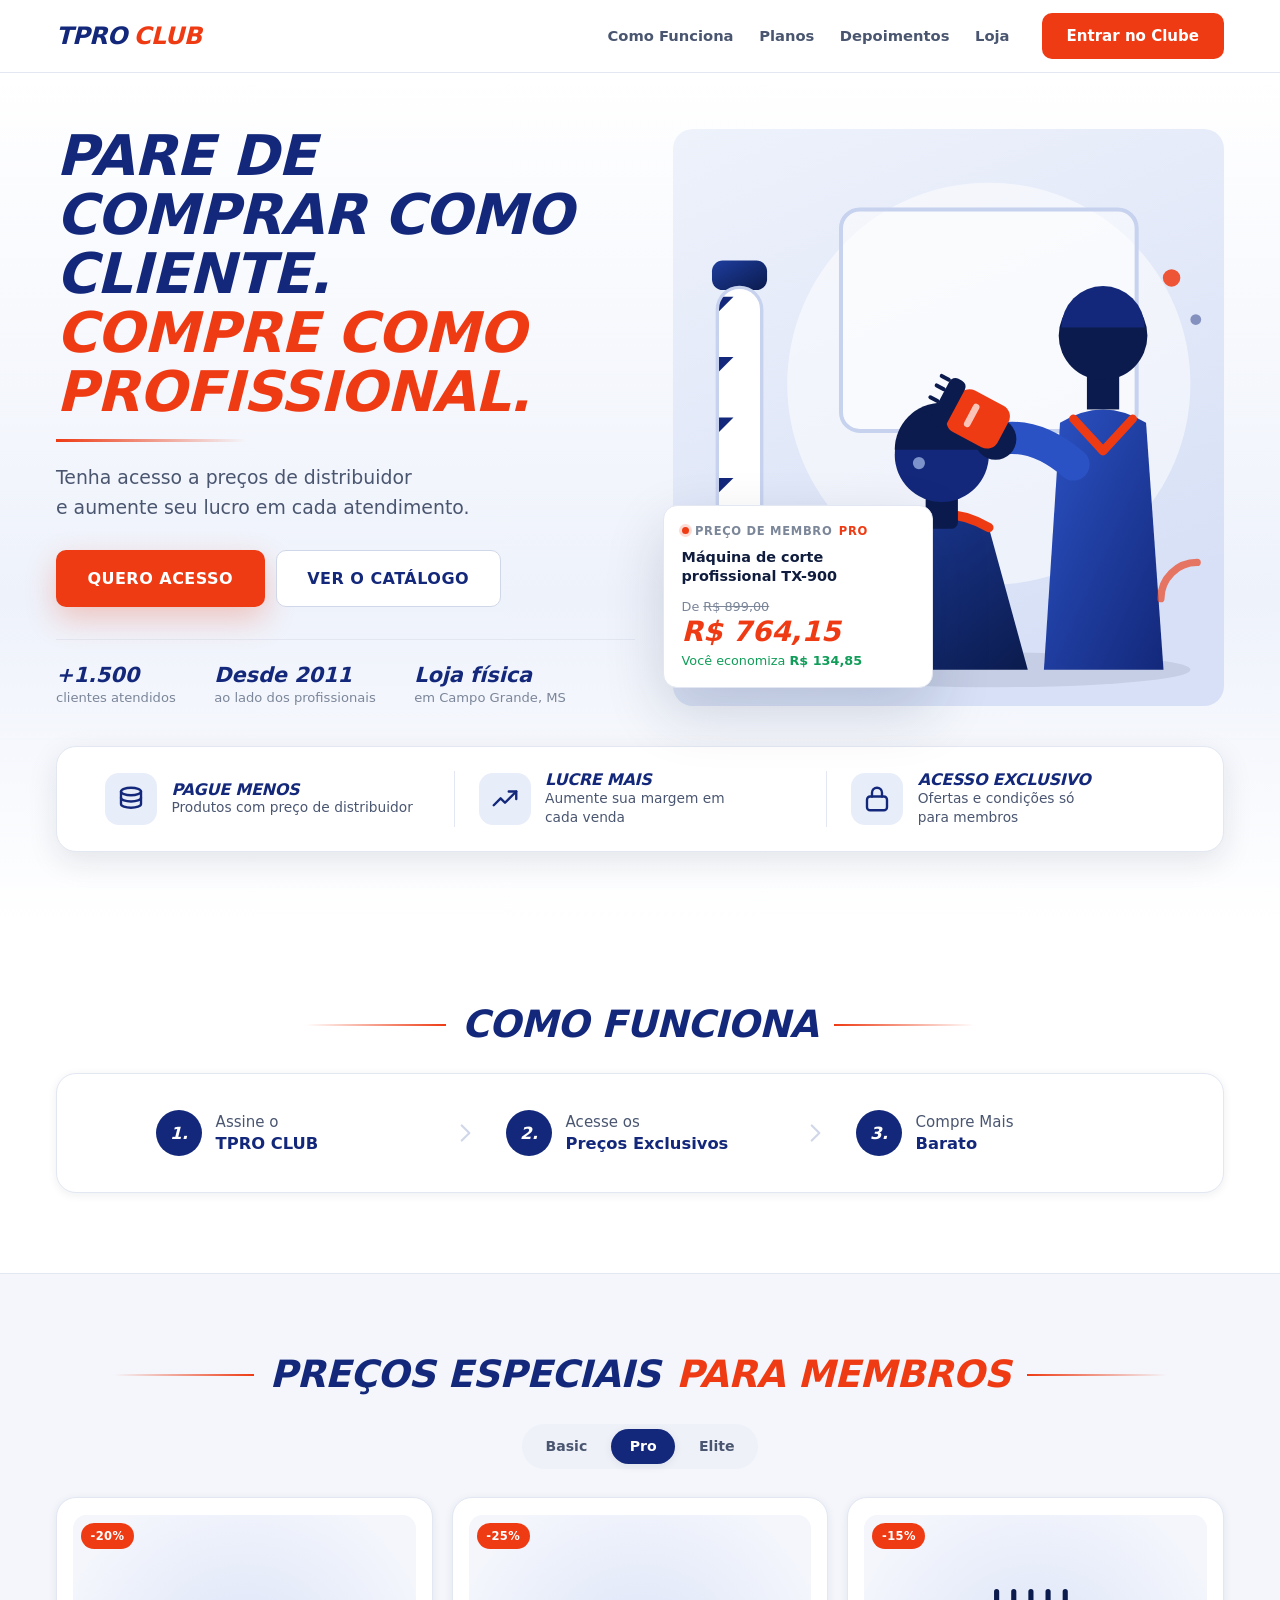
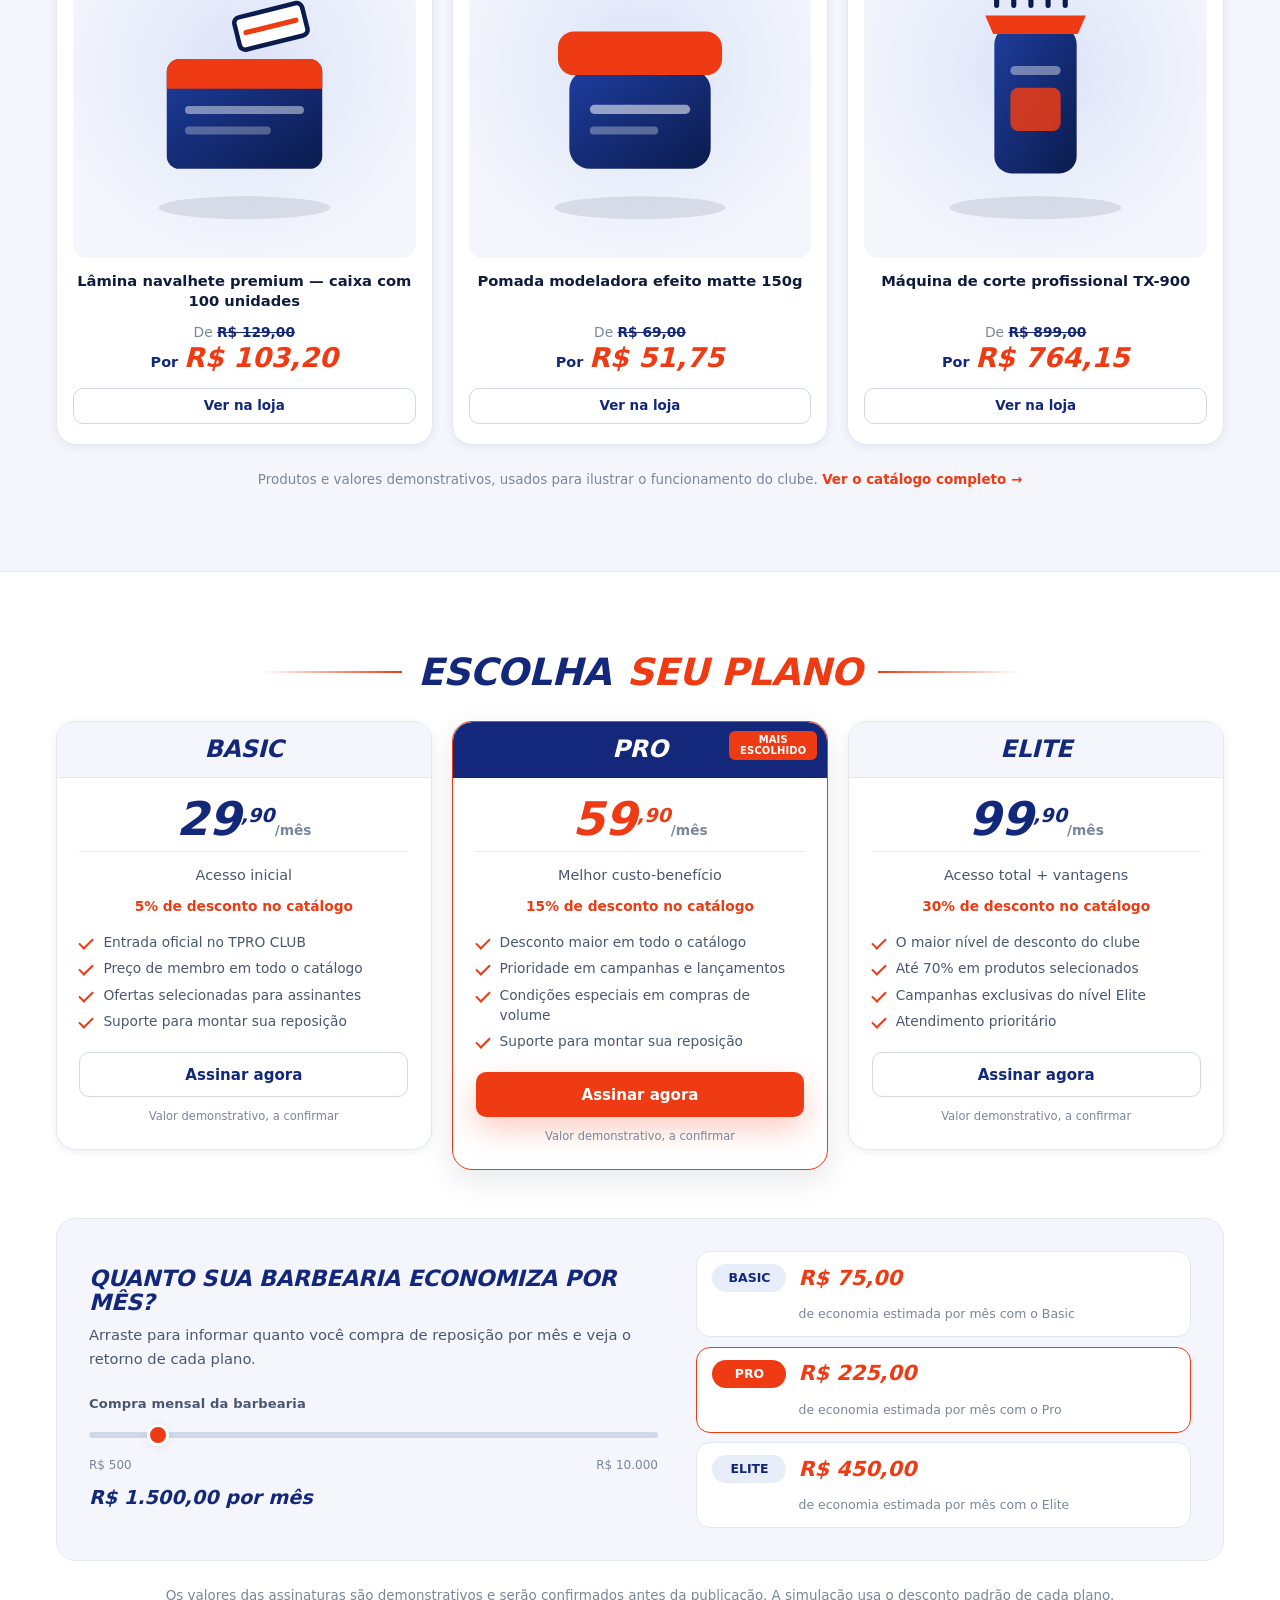
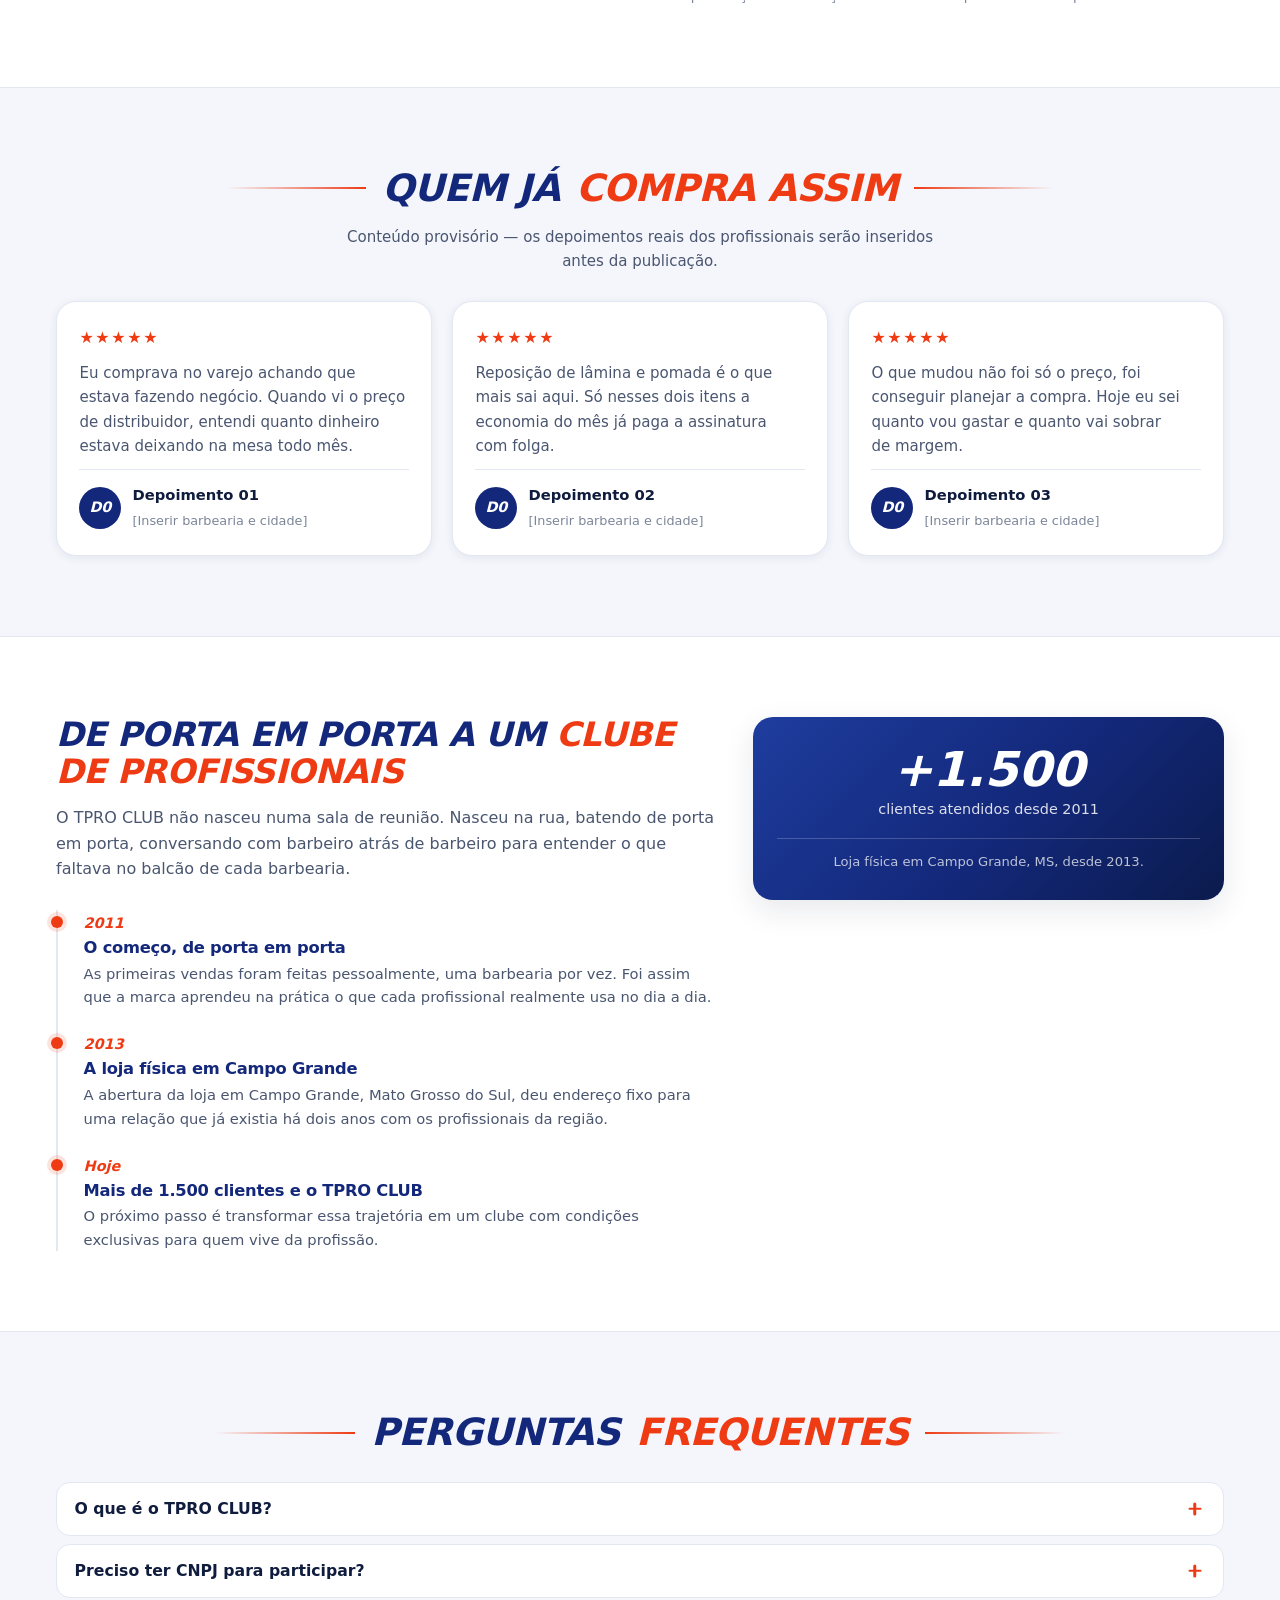
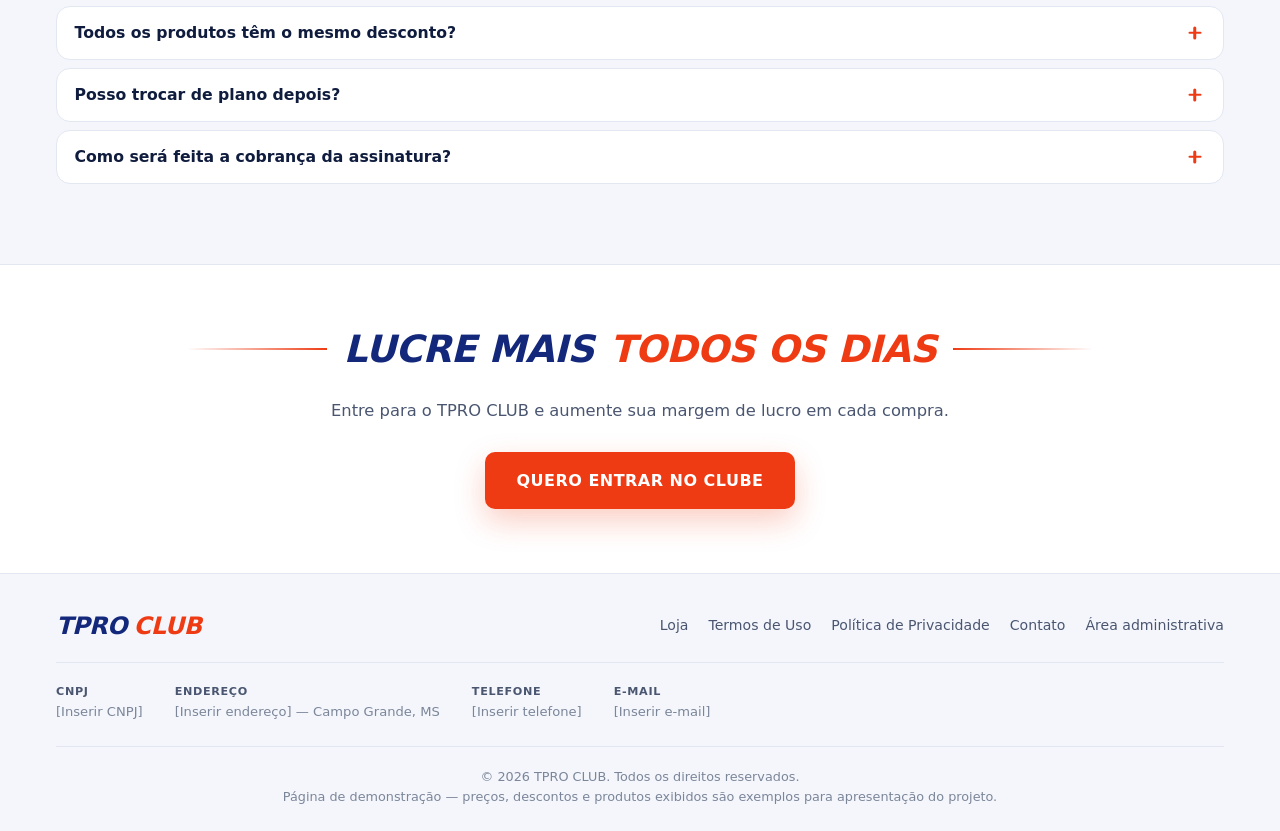
==== index.html @ 507954ad "Tproclub" ====
<!DOCTYPE html>
<html lang="pt-BR">
<head>
  <meta charset="UTF-8">
  <meta name="viewport" content="width=device-width, initial-scale=1">

  <title>TPRO CLUB | Pare de comprar como cliente. Compre como profissional.</title>
  <meta name="description" content="O TPRO CLUB dá ao dono de barbearia acesso a preços de distribuidor em produtos profissionais. Assine um plano e aumente sua margem em cada atendimento.">
  <meta name="theme-color" content="#13287a">
  <meta name="author" content="TPRO CLUB">

  <!-- Open Graph — trocar a URL quando o domínio final estiver definido -->
  <meta property="og:type" content="website">
  <meta property="og:locale" content="pt_BR">
  <meta property="og:site_name" content="TPRO CLUB">
  <meta property="og:title" content="TPRO CLUB | Compre como profissional">
  <meta property="og:description" content="Acesso a preços de distribuidor em produtos profissionais de barbearia. Pague menos, lucre mais.">
  <meta property="og:image" content="assets/images/hero-tpro.svg">
  <meta property="og:url" content="https://exemplo.com.br/">
  <meta name="twitter:card" content="summary_large_image">

  <link rel="icon" href="assets/images/favicon-tpro.svg" type="image/svg+xml">
  <link rel="canonical" href="https://exemplo.com.br/">

  <link rel="stylesheet" href="theme.css">
  <link rel="stylesheet" href="home.css">
  <script src="data.js"></script>
  <script src="home.js" defer></script>
</head>

<body class="home">
  <a class="tp-skip-link" href="#conteudo">Ir para o conteúdo principal</a>

  <!-- ==========================================================
       CABEÇALHO
  =========================================================== -->
  <header class="tp-header home-header" data-header>
    <div class="tp-container home-header__inner">
      <a class="tp-logo" href="#topo" aria-label="TPRO CLUB — início">
        <span class="tp-logo__t">TPRO</span><span class="tp-logo__c">CLUB</span>
      </a>

      <nav class="home-nav" id="home-nav" aria-label="Navegação principal">
        <ul class="home-nav__list">
          <li><a class="tp-header__link" href="#como-funciona">Como Funciona</a></li>
          <li><a class="tp-header__link" href="#planos">Planos</a></li>
          <li><a class="tp-header__link" href="#depoimentos">Depoimentos</a></li>
          <li><a class="tp-header__link" href="loja.html">Loja</a></li>
        </ul>
        <a class="tp-btn tp-btn--red home-nav__cta" href="#planos">Entrar no Clube</a>
      </nav>

      <button class="nav-toggle" type="button" id="nav-toggle" aria-expanded="false" aria-controls="home-nav" aria-label="Abrir menu">
        <span class="nav-toggle__bars" aria-hidden="true"></span>
      </button>
    </div>
  </header>
  <div class="nav-overlay" id="nav-overlay" hidden></div>

  <main id="conteudo">
    <!-- ==========================================================
         HERO
    =========================================================== -->
    <section class="hero" id="topo">
      <div class="tp-container hero__inner">
        <div class="hero__content">
          <h1 class="hero__title">
            <span class="hero__title-line hero__title-line--blue">Pare de comprar como cliente.</span>
            <span class="hero__title-line hero__title-line--red">Compre como profissional.</span>
          </h1>
          <span class="hero__rule" aria-hidden="true"></span>

          <p class="hero__text">
            Tenha acesso a preços de distribuidor<br>
            e aumente seu lucro em cada atendimento.
          </p>

          <div class="hero__actions">
            <a class="tp-btn tp-btn--red tp-btn--lg" href="#planos">Quero acesso</a>
            <a class="tp-btn tp-btn--outline tp-btn--lg" href="loja.html">Ver o catálogo</a>
          </div>

          <ul class="hero__proof">
            <li><strong>+1.500</strong><span>clientes atendidos</span></li>
            <li><strong>Desde 2011</strong><span>ao lado dos profissionais</span></li>
            <li><strong>Loja física</strong><span>em Campo Grande, MS</span></li>
          </ul>
        </div>

        <div class="hero__visual">
          <!-- Substituir pela foto real da barbearia quando o cliente enviar -->
          <img class="hero__image" src="assets/images/hero-tpro.svg"
               alt="Barbeiro atendendo um cliente na cadeira da barbearia"
               width="820" height="860" fetchpriority="high" decoding="async">

          <aside class="save-card" aria-labelledby="save-card-title">
            <p class="save-card__tag">
              <span class="save-card__dot" aria-hidden="true"></span>
              Preço de membro <strong data-save-plan>Pro</strong>
            </p>
            <h2 class="save-card__name" id="save-card-title" data-save-product>Produto</h2>
            <p class="save-card__old">De <s data-save-old>R$ 0,00</s></p>
            <p class="save-card__new" data-save-new>R$ 0,00</p>
            <p class="save-card__save">Você economiza <strong data-save-diff>R$ 0,00</strong></p>
          </aside>
        </div>
      </div>

      <!-- BENEFÍCIOS (faixa que monta sobre o hero) -->
      <div class="tp-container">
        <ul class="benefits">
          <li class="benefits__item">
            <span class="benefits__icon" aria-hidden="true">
              <svg viewBox="0 0 24 24" width="30" height="30" fill="none" stroke="currentColor" stroke-width="1.9" stroke-linecap="round" stroke-linejoin="round">
                <ellipse cx="12" cy="6" rx="8" ry="3"></ellipse>
                <path d="M4 6v5c0 1.7 3.6 3 8 3s8-1.3 8-3V6"></path>
                <path d="M4 11v5c0 1.7 3.6 3 8 3s8-1.3 8-3v-5"></path>
              </svg>
            </span>
            <div>
              <h2 class="benefits__title">Pague menos</h2>
              <p class="benefits__text">Produtos com preço de distribuidor</p>
            </div>
          </li>
          <li class="benefits__item">
            <span class="benefits__icon" aria-hidden="true">
              <svg viewBox="0 0 24 24" width="30" height="30" fill="none" stroke="currentColor" stroke-width="1.9" stroke-linecap="round" stroke-linejoin="round">
                <path d="M3 17l5.5-5.5 3.5 3.5L21 6"></path>
                <path d="M15 6h6v6"></path>
              </svg>
            </span>
            <div>
              <h2 class="benefits__title">Lucre mais</h2>
              <p class="benefits__text">Aumente sua margem em cada venda</p>
            </div>
          </li>
          <li class="benefits__item">
            <span class="benefits__icon" aria-hidden="true">
              <svg viewBox="0 0 24 24" width="30" height="30" fill="none" stroke="currentColor" stroke-width="1.9" stroke-linecap="round" stroke-linejoin="round">
                <rect x="4" y="10" width="16" height="11" rx="2.5"></rect>
                <path d="M8 10V7a4 4 0 0 1 8 0v3"></path>
              </svg>
            </span>
            <div>
              <h2 class="benefits__title">Acesso exclusivo</h2>
              <p class="benefits__text">Ofertas e condições só para membros</p>
            </div>
          </li>
        </ul>
      </div>
    </section>

    <!-- ==========================================================
         COMO FUNCIONA
    =========================================================== -->
    <section class="section" id="como-funciona" aria-labelledby="como-funciona-title">
      <div class="tp-container">
        <h2 class="tp-section-title" id="como-funciona-title">Como Funciona</h2>

        <ol class="how">
          <li class="how__step">
            <span class="how__number">1.</span>
            <p class="how__text">Assine o<br><strong>TPRO CLUB</strong></p>
          </li>
          <li class="how__arrow" aria-hidden="true">
            <svg viewBox="0 0 24 24" width="26" height="26" fill="none" stroke="currentColor" stroke-width="2" stroke-linecap="round" stroke-linejoin="round">
              <path d="M9 5l7 7-7 7"></path>
            </svg>
          </li>
          <li class="how__step">
            <span class="how__number">2.</span>
            <p class="how__text">Acesse os<br><strong>Preços Exclusivos</strong></p>
          </li>
          <li class="how__arrow" aria-hidden="true">
            <svg viewBox="0 0 24 24" width="26" height="26" fill="none" stroke="currentColor" stroke-width="2" stroke-linecap="round" stroke-linejoin="round">
              <path d="M9 5l7 7-7 7"></path>
            </svg>
          </li>
          <li class="how__step">
            <span class="how__number">3.</span>
            <p class="how__text">Compre Mais<br><strong>Barato</strong></p>
          </li>
        </ol>
      </div>
    </section>

    <!-- ==========================================================
         PREÇOS PARA MEMBROS
    =========================================================== -->
    <section class="section section--soft" id="precos" aria-labelledby="precos-title">
      <div class="tp-container">
        <h2 class="tp-section-title" id="precos-title">
          Preços especiais <span class="tp-text-red">para membros</span>
        </h2>

        <!-- Seletor de nível: mostra o preço de cada plano sem sair da página -->
        <div class="level-tabs" role="tablist" aria-label="Nível do clube" data-level-tabs></div>

        <ul class="showcase" data-showcase></ul>

        <p class="section__note">
          Produtos e valores demonstrativos, usados para ilustrar o funcionamento do clube.
          <a class="section__link" href="loja.html">Ver o catálogo completo →</a>
        </p>
      </div>
    </section>

    <!-- ==========================================================
         PLANOS
    =========================================================== -->
    <section class="section" id="planos" aria-labelledby="planos-title">
      <div class="tp-container">
        <h2 class="tp-section-title" id="planos-title">
          Escolha <span class="tp-text-red">seu plano</span>
        </h2>

        <div class="plans" data-plans></div>

        <!-- SIMULADOR -->
        <section class="sim" aria-labelledby="sim-title">
          <div class="sim__intro">
            <h3 class="sim__title" id="sim-title">Quanto sua barbearia economiza por mês?</h3>
            <p class="sim__text">
              Arraste para informar quanto você compra de reposição por mês e veja o retorno de cada plano.
            </p>

            <label class="tp-label" for="sim-range">Compra mensal da barbearia</label>
            <input class="sim__range" type="range" id="sim-range" min="500" max="10000" step="100" value="1500"
                   aria-describedby="sim-output">
            <div class="sim__scale" aria-hidden="true"><span>R$ 500</span><span>R$ 10.000</span></div>
            <output class="sim__output" id="sim-output" for="sim-range" data-sim-output>R$ 1.500,00 por mês</output>
          </div>

          <ul class="sim__results" data-sim-results aria-live="polite"></ul>
        </section>

        <p class="section__note">
          Os valores das assinaturas são demonstrativos e serão confirmados antes da publicação.
          A simulação usa o desconto padrão de cada plano.
        </p>
      </div>
    </section>

    <!-- ==========================================================
         DEPOIMENTOS
    =========================================================== -->
    <section class="section section--soft" id="depoimentos" aria-labelledby="depoimentos-title">
      <div class="tp-container">
        <h2 class="tp-section-title" id="depoimentos-title">
          Quem já <span class="tp-text-red">compra assim</span>
        </h2>
        <p class="section__lead">
          Conteúdo provisório — os depoimentos reais dos profissionais serão inseridos antes da publicação.
        </p>

        <ul class="quotes" data-quotes></ul>
      </div>
    </section>

    <!-- ==========================================================
         NOSSA HISTÓRIA
    =========================================================== -->
    <section class="section" id="historia" aria-labelledby="historia-title">
      <div class="tp-container story">
        <div>
          <h2 class="story__title" id="historia-title">
            De porta em porta a um <span class="tp-text-red">clube de profissionais</span>
          </h2>
          <p class="story__lead">
            O TPRO CLUB não nasceu numa sala de reunião. Nasceu na rua, batendo de porta em porta,
            conversando com barbeiro atrás de barbeiro para entender o que faltava no balcão de cada barbearia.
          </p>

          <ol class="timeline">
            <li class="timeline__item">
              <span class="timeline__year">2011</span>
              <h3 class="timeline__head">O começo, de porta em porta</h3>
              <p>As primeiras vendas foram feitas pessoalmente, uma barbearia por vez. Foi assim que a marca
                 aprendeu na prática o que cada profissional realmente usa no dia a dia.</p>
            </li>
            <li class="timeline__item">
              <span class="timeline__year">2013</span>
              <h3 class="timeline__head">A loja física em Campo Grande</h3>
              <p>A abertura da loja em Campo Grande, Mato Grosso do Sul, deu endereço fixo para uma relação
                 que já existia há dois anos com os profissionais da região.</p>
            </li>
            <li class="timeline__item">
              <span class="timeline__year">Hoje</span>
              <h3 class="timeline__head">Mais de 1.500 clientes e o TPRO CLUB</h3>
              <p>O próximo passo é transformar essa trajetória em um clube com condições exclusivas
                 para quem vive da profissão.</p>
            </li>
          </ol>
        </div>

        <aside class="story__stat">
          <strong>+1.500</strong>
          <span>clientes atendidos desde 2011</span>
          <p>Loja física em Campo Grande, MS, desde 2013.</p>
        </aside>
      </div>
    </section>

    <!-- ==========================================================
         FAQ
    =========================================================== -->
    <section class="section section--soft" id="faq" aria-labelledby="faq-title">
      <div class="tp-container tp-container--narrow">
        <h2 class="tp-section-title" id="faq-title">Perguntas <span class="tp-text-red">frequentes</span></h2>

        <div class="accordion" data-accordion>
          <div class="accordion__item">
            <h3><button class="accordion__trigger" type="button" aria-expanded="false" aria-controls="faq-1">
              <span>O que é o TPRO CLUB?</span><span class="accordion__icon" aria-hidden="true"></span>
            </button></h3>
            <div class="accordion__panel" id="faq-1" role="region" hidden>
              <p>É um clube de assinatura para donos de barbearia e profissionais do setor. Com a assinatura
                 ativa, você compra produtos de reposição com preço de distribuidor, além de acessar campanhas
                 e condições reservadas aos membros.</p>
            </div>
          </div>

          <div class="accordion__item">
            <h3><button class="accordion__trigger" type="button" aria-expanded="false" aria-controls="faq-2">
              <span>Preciso ter CNPJ para participar?</span><span class="accordion__icon" aria-hidden="true"></span>
            </button></h3>
            <div class="accordion__panel" id="faq-2" role="region" hidden>
              <p>As regras de participação estão sendo definidas junto com a estrutura do clube. O foco é o
                 profissional de barbearia, então a validação do perfil de cada membro será informada
                 oficialmente antes da abertura das assinaturas.</p>
            </div>
          </div>

          <div class="accordion__item">
            <h3><button class="accordion__trigger" type="button" aria-expanded="false" aria-controls="faq-3">
              <span>Todos os produtos têm o mesmo desconto?</span><span class="accordion__icon" aria-hidden="true"></span>
            </button></h3>
            <div class="accordion__panel" id="faq-3" role="region" hidden>
              <p>Não. O desconto depende do plano assinado e também do produto. Cada plano tem um percentual
                 padrão, e itens selecionados podem ter uma condição própria — no nível mais alto, chegando
                 a até 70% em produtos específicos.</p>
            </div>
          </div>

          <div class="accordion__item">
            <h3><button class="accordion__trigger" type="button" aria-expanded="false" aria-controls="faq-4">
              <span>Posso trocar de plano depois?</span><span class="accordion__icon" aria-hidden="true"></span>
            </button></h3>
            <div class="accordion__panel" id="faq-4" role="region" hidden>
              <p>Sim. A ideia é permitir que o profissional suba ou desça de nível conforme o momento da
                 barbearia. As regras de troca, prazos e vigência serão publicadas junto com os termos.</p>
            </div>
          </div>

          <div class="accordion__item">
            <h3><button class="accordion__trigger" type="button" aria-expanded="false" aria-controls="faq-5">
              <span>Como será feita a cobrança da assinatura?</span><span class="accordion__icon" aria-hidden="true"></span>
            </button></h3>
            <div class="accordion__panel" id="faq-5" role="region" hidden>
              <p>A cobrança recorrente e o sistema definitivo de assinaturas ainda serão integrados. Nesta
                 versão não há cadastro, pagamento ou armazenamento de dados: é uma demonstração visual do
                 funcionamento do clube.</p>
            </div>
          </div>
        </div>
      </div>
    </section>

    <!-- ==========================================================
         CHAMADA FINAL
    =========================================================== -->
    <section class="final" aria-labelledby="final-title">
      <div class="tp-container">
        <h2 class="tp-section-title final__title" id="final-title">
          Lucre mais <span class="tp-text-red">todos os dias</span>
        </h2>
        <p class="final__text">
          Entre para o TPRO CLUB e aumente sua margem de lucro em cada compra.
        </p>
        <a class="tp-btn tp-btn--red tp-btn--lg" href="#planos">Quero entrar no clube</a>
      </div>
    </section>
  </main>

  <!-- ==========================================================
       RODAPÉ
  =========================================================== -->
  <footer class="tp-footer">
    <div class="tp-container">
      <div class="tp-footer__inner">
        <a class="tp-logo" href="#topo">
          <span class="tp-logo__t">TPRO</span><span class="tp-logo__c">CLUB</span>
        </a>
        <nav class="tp-footer__links" aria-label="Links do rodapé">
          <a href="loja.html">Loja</a>
          <button class="link-btn" type="button" data-open-modal data-modal-context="Termos de uso">Termos de Uso</button>
          <button class="link-btn" type="button" data-open-modal data-modal-context="Política de privacidade">Política de Privacidade</button>
          <button class="link-btn" type="button" data-open-modal data-modal-context="Contato">Contato</button>
          <a href="admin.html">Área administrativa</a>
        </nav>
      </div>

      <!-- Preencher os dados reais da empresa -->
      <ul class="foot-data">
        <li><span>CNPJ</span> [Inserir CNPJ]</li>
        <li><span>Endereço</span> [Inserir endereço] — Campo Grande, MS</li>
        <li><span>Telefone</span> [Inserir telefone]</li>
        <li><span>E-mail</span> [Inserir e-mail]</li>
      </ul>

      <p class="tp-footer__bottom">
        &copy; <span data-current-year>2026</span> TPRO CLUB. Todos os direitos reservados.<br>
        Página de demonstração — preços, descontos e produtos exibidos são exemplos para apresentação do projeto.
      </p>
    </div>
  </footer>

  <!-- ==========================================================
       MODAL DEMONSTRATIVO
  =========================================================== -->
  <div class="tp-modal" data-modal hidden>
    <div class="tp-modal__backdrop" data-modal-close></div>
    <div class="tp-modal__dialog" role="dialog" aria-modal="true" aria-labelledby="modal-title">
      <button class="tp-modal__close" type="button" data-modal-close aria-label="Fechar">
        <svg viewBox="0 0 24 24" width="20" height="20" fill="none" stroke="currentColor" stroke-width="2.4" stroke-linecap="round" aria-hidden="true">
          <path d="M6 6l12 12M18 6L6 18"></path>
        </svg>
      </button>
      <p class="tp-modal__eyebrow" data-modal-eyebrow>TPRO CLUB</p>
      <h2 class="tp-modal__title" id="modal-title" data-modal-title>Plano</h2>
      <p class="tp-modal__text" data-modal-text>
        O fluxo de cadastro, pagamento e ativação da assinatura será conectado na próxima etapa do projeto.
      </p>
      <p class="tp-modal__text tp-modal__text--strong" data-modal-note></p>
      <div class="tp-modal__actions">
        <button class="tp-btn tp-btn--red" type="button" data-modal-close>Entendi</button>
        <a class="tp-btn tp-btn--outline" href="loja.html">Ver o catálogo</a>
      </div>
    </div>
  </div>

  <!-- ==========================================================
       TEMPLATES
  =========================================================== -->
  <template id="tpl-showcase">
    <li class="show-card">
      <div class="show-card__media">
        <img src="" alt="" width="600" height="600" loading="lazy" decoding="async">
        <span class="tp-badge tp-badge--red show-card__off" data-field="off">-15%</span>
      </div>
      <p class="show-card__name" data-field="name">Produto</p>
      <p class="show-card__old">De <s data-field="old">R$ 0,00</s></p>
      <p class="show-card__new">Por <strong data-field="new">R$ 0,00</strong></p>
      <a class="tp-btn tp-btn--outline tp-btn--sm show-card__cta" href="loja.html" data-field="cta">Ver na loja</a>
    </li>
  </template>

  <template id="tpl-plan">
    <article class="plan">
      <header class="plan__head">
        <h3 class="plan__name" data-field="name">Pro</h3>
        <span class="plan__flag" data-field="flag">Mais escolhido</span>
      </header>
      <p class="plan__price">
        <span class="plan__amount" data-field="amount">59</span><span class="plan__cents" data-field="cents">,90</span><span class="plan__period">/mês</span>
      </p>
      <p class="plan__tagline" data-field="tagline">Melhor custo-benefício</p>
      <p class="plan__discount" data-field="discount">15% de desconto</p>
      <ul class="plan__benefits" data-field="benefits"></ul>
      <button class="tp-btn plan__cta" type="button" data-field="cta">Assinar agora</button>
      <p class="plan__temp">Valor demonstrativo, a confirmar</p>
    </article>
  </template>

  <template id="tpl-quote">
    <li class="quote">
      <p class="quote__stars" aria-hidden="true">★★★★★</p>
      <blockquote class="quote__text"><p data-field="text">Depoimento</p></blockquote>
      <footer class="quote__author">
        <span class="quote__avatar" data-field="initials" aria-hidden="true">AB</span>
        <span>
          <strong data-field="name">Nome</strong>
          <small data-field="role">Barbearia</small>
        </span>
      </footer>
    </li>
  </template>

  <template id="tpl-sim">
    <li class="sim-result">
      <span class="sim-result__plan" data-field="plan">Pro</span>
      <strong class="sim-result__value" data-field="value">R$ 0,00</strong>
      <span class="sim-result__label" data-field="label">de economia por mês</span>
    </li>
  </template>

  <noscript>
    <div class="tp-container">
      <p class="tp-note tp-note--demo">
        Esta página usa JavaScript para exibir produtos, planos e simulações. Ative o JavaScript no navegador.
      </p>
    </div>
  </noscript>
</body>
</html>
---- theme.css ----
/* ==========================================================================
   TPRO CLUB — Tema base compartilhado (loja + painel administrativo)

   Identidade visual definida pelo cliente: fundo claro, azul-marinho e
   vermelho. Este arquivo concentra tokens, reset e componentes que se
   repetem entre as páginas. Cada página tem, além dele, o seu próprio CSS.

   Sumário
   01. Tokens (:root)
   02. Reset e base
   03. Tipografia e utilitários
   04. Botões
   05. Formulários
   06. Selos, tags e avisos
   07. Cabeçalho e rodapé
   08. Modal e toast
   09. Redução de movimento
   ========================================================================== */


/* ==========================================================================
   01. TOKENS
   ALTERAR AQUI para ajustar toda a identidade visual das páginas novas.
   ========================================================================== */
:root {
  /* Marca */
  --tp-blue: #13287a;
  --tp-blue-dark: #0b1b4d;
  --tp-blue-mid: #1e3d9e;
  --tp-blue-soft: #e8edfa;
  --tp-red: #ee3b14;
  --tp-red-dark: #c42d0c;
  --tp-red-soft: #fdeee8;

  /* Superfícies */
  --tp-bg: #ffffff;
  --tp-bg-soft: #f4f6fc;
  --tp-bg-mute: #eef1f8;
  --tp-surface: #ffffff;

  /* Texto */
  --tp-text: #0f1c3d;
  --tp-text-soft: #4a5670;
  --tp-muted: #7b8699;

  /* Bordas */
  --tp-border: #e2e7f2;
  --tp-border-strong: #cfd7e8;

  /* Estados */
  --tp-success: #0f9d58;
  --tp-success-soft: #e6f6ee;
  --tp-warning: #b8710d;
  --tp-warning-soft: #fdf2e0;

  /* Gradientes */
  --tp-gradient-blue: linear-gradient(135deg, #1e3d9e 0%, #13287a 55%, #0b1b4d 100%);
  --tp-gradient-red: linear-gradient(135deg, #ff5a2c 0%, #ee3b14 55%, #c42d0c 100%);
  --tp-gradient-soft: linear-gradient(180deg, #ffffff 0%, #f4f6fc 100%);

  /* Sombras */
  --tp-shadow-xs: 0 1px 2px rgba(15, 28, 61, 0.06);
  --tp-shadow-sm: 0 2px 10px rgba(15, 28, 61, 0.07);
  --tp-shadow-md: 0 10px 30px rgba(15, 28, 61, 0.1);
  --tp-shadow-lg: 0 24px 60px rgba(15, 28, 61, 0.16);
  --tp-shadow-blue: 0 12px 30px rgba(19, 40, 122, 0.22);
  --tp-shadow-red: 0 12px 30px rgba(238, 59, 20, 0.25);

  /* Raios */
  --tp-radius-xs: 6px;
  --tp-radius-sm: 10px;
  --tp-radius-md: 14px;
  --tp-radius-lg: 20px;
  --tp-radius-pill: 999px;

  /* Layout */
  --tp-container: 1240px;
  --tp-header-h: 72px;

  /* Tipografia */
  --tp-font: "Segoe UI", system-ui, -apple-system, "Helvetica Neue", Arial, sans-serif;
  --tp-font-display: "Segoe UI Black", "Arial Black", "Segoe UI", system-ui, Arial, sans-serif;

  /* Movimento */
  --tp-ease: cubic-bezier(0.22, 0.61, 0.36, 1);
  --tp-t-fast: 150ms var(--tp-ease);
  --tp-t: 250ms var(--tp-ease);
}


/* ==========================================================================
   02. RESET E BASE
   ========================================================================== */
*,
*::before,
*::after {
  box-sizing: border-box;
}

* {
  margin: 0;
  padding: 0;
}

html {
  scroll-behavior: smooth;
  scroll-padding-top: calc(var(--tp-header-h) + 16px);
  -webkit-text-size-adjust: 100%;
}

body {
  min-height: 100dvh;
  background: var(--tp-bg);
  color: var(--tp-text);
  font-family: var(--tp-font);
  font-size: 1rem;
  line-height: 1.6;
  overflow-x: clip;
  -webkit-font-smoothing: antialiased;
}

body.is-locked {
  overflow: hidden;
}

/* O atributo hidden precisa vencer os display: flex/grid dos componentes.
   Sem isto, contadores zerados e estados vazios continuam aparecendo. */
[hidden] {
  display: none !important;
}

img,
svg {
  display: block;
  max-width: 100%;
}

img {
  height: auto;
}

button,
input,
select,
textarea {
  font: inherit;
  color: inherit;
}

button {
  background: none;
  border: 0;
  cursor: pointer;
}

ul,
ol {
  list-style: none;
}

a {
  color: inherit;
  text-decoration: none;
}

table {
  border-collapse: collapse;
  width: 100%;
}

:focus-visible {
  outline: 3px solid rgba(30, 61, 158, 0.45);
  outline-offset: 2px;
  border-radius: 4px;
}

::selection {
  background: rgba(19, 40, 122, 0.15);
}


/* ==========================================================================
   03. TIPOGRAFIA E UTILITÁRIOS
   ========================================================================== */
h1,
h2,
h3,
h4 {
  font-family: var(--tp-font-display);
  font-weight: 900;
  line-height: 1.1;
  letter-spacing: -0.015em;
}

h1 {
  font-size: clamp(1.9rem, 1.2rem + 3vw, 3.3rem);
}

h2 {
  font-size: clamp(1.5rem, 1.1rem + 1.8vw, 2.35rem);
}

h3 {
  font-size: clamp(1.05rem, 0.95rem + 0.5vw, 1.3rem);
}

p {
  text-wrap: pretty;
}

.tp-container {
  width: 100%;
  max-width: var(--tp-container);
  margin-inline: auto;
  padding-inline: clamp(1rem, 3.5vw, 2.25rem);
}

.tp-text-blue {
  color: var(--tp-blue);
}

.tp-text-red {
  color: var(--tp-red);
}

.tp-italic {
  font-style: italic;
}

/* Título de seção no estilo da referência: itálico, caixa alta e réguas laterais */
.tp-section-title {
  display: flex;
  align-items: center;
  justify-content: center;
  gap: 1rem;
  margin-bottom: 1.75rem;
  color: var(--tp-blue);
  font-style: italic;
  text-transform: uppercase;
  text-align: center;
}

.tp-section-title::before,
.tp-section-title::after {
  content: "";
  flex: 1;
  max-width: 140px;
  height: 2px;
  background: linear-gradient(90deg, transparent, var(--tp-red));
}

.tp-section-title::after {
  background: linear-gradient(90deg, var(--tp-red), transparent);
}

.tp-visually-hidden {
  position: absolute;
  width: 1px;
  height: 1px;
  margin: -1px;
  padding: 0;
  overflow: hidden;
  clip-path: inset(50%);
  white-space: nowrap;
  border: 0;
}

.tp-skip-link {
  position: absolute;
  top: 0;
  left: 50%;
  z-index: 200;
  transform: translate(-50%, -140%);
  padding: 0.75rem 1.25rem;
  background: var(--tp-red);
  color: #fff;
  font-weight: 700;
  border-radius: 0 0 var(--tp-radius-sm) var(--tp-radius-sm);
  transition: transform var(--tp-t-fast);
}

.tp-skip-link:focus-visible {
  transform: translate(-50%, 0);
}

/* Logotipo TPRO CLUB reproduzido em texto (sem dependência de fonte externa) */
.tp-logo {
  display: inline-flex;
  align-items: center;
  gap: 0.4ch;
  font-family: var(--tp-font-display);
  font-style: italic;
  font-weight: 900;
  font-size: 1.5rem;
  letter-spacing: -0.02em;
  line-height: 1;
  white-space: nowrap;
}

.tp-logo__t {
  color: var(--tp-blue);
}

.tp-logo__c {
  color: var(--tp-red);
}

.tp-logo--sm {
  font-size: 1.2rem;
}

.tp-logo--lg {
  font-size: clamp(1.7rem, 1.2rem + 1.6vw, 2.4rem);
}

.tp-logo--light .tp-logo__t {
  color: #fff;
}

.tp-logo--light .tp-logo__c {
  color: #ff8a5c;
}


/* ==========================================================================
   04. BOTÕES
   ========================================================================== */
.tp-btn {
  display: inline-flex;
  align-items: center;
  justify-content: center;
  gap: 0.5rem;
  min-height: 44px;
  padding: 0.6rem 1.3rem;
  border: 1.5px solid transparent;
  border-radius: var(--tp-radius-sm);
  font-size: 0.94rem;
  font-weight: 700;
  text-align: center;
  transition: transform var(--tp-t-fast), background-color var(--tp-t-fast),
    border-color var(--tp-t-fast), box-shadow var(--tp-t-fast), color var(--tp-t-fast);
}

.tp-btn:hover:not(:disabled) {
  transform: translateY(-1px);
}

.tp-btn:active:not(:disabled) {
  transform: translateY(0);
}

.tp-btn:disabled {
  opacity: 0.5;
  cursor: not-allowed;
}

.tp-btn--red {
  background: var(--tp-red);
  color: #fff;
  box-shadow: var(--tp-shadow-red);
}

.tp-btn--red:hover:not(:disabled) {
  background: var(--tp-red-dark);
}

.tp-btn--blue {
  background: var(--tp-blue);
  color: #fff;
  box-shadow: var(--tp-shadow-blue);
}

.tp-btn--blue:hover:not(:disabled) {
  background: var(--tp-blue-dark);
}

.tp-btn--outline {
  border-color: var(--tp-border-strong);
  background: #fff;
  color: var(--tp-blue);
}

.tp-btn--outline:hover:not(:disabled) {
  border-color: var(--tp-blue);
  background: var(--tp-blue-soft);
}

.tp-btn--outline-red {
  border-color: rgba(238, 59, 20, 0.4);
  background: #fff;
  color: var(--tp-red);
}

.tp-btn--outline-red:hover:not(:disabled) {
  border-color: var(--tp-red);
  background: var(--tp-red-soft);
}

.tp-btn--ghost {
  color: var(--tp-text-soft);
  background: transparent;
}

.tp-btn--ghost:hover:not(:disabled) {
  background: var(--tp-bg-mute);
  color: var(--tp-blue);
}

.tp-btn--lg {
  min-height: 54px;
  padding: 0.9rem 1.9rem;
  font-size: 1rem;
  text-transform: uppercase;
  letter-spacing: 0.03em;
}

.tp-btn--sm {
  min-height: 36px;
  padding: 0.35rem 0.85rem;
  font-size: 0.84rem;
}

.tp-btn--block {
  width: 100%;
}

.tp-btn--icon {
  min-height: 40px;
  width: 40px;
  padding: 0;
  border-radius: var(--tp-radius-sm);
}


/* ==========================================================================
   05. FORMULÁRIOS
   ========================================================================== */
.tp-field {
  display: flex;
  flex-direction: column;
  gap: 0.35rem;
}

.tp-label {
  font-size: 0.82rem;
  font-weight: 700;
  color: var(--tp-text-soft);
  letter-spacing: 0.01em;
}

.tp-input,
.tp-select,
.tp-textarea {
  width: 100%;
  min-height: 44px;
  padding: 0.55rem 0.8rem;
  background: #fff;
  border: 1.5px solid var(--tp-border-strong);
  border-radius: var(--tp-radius-sm);
  color: var(--tp-text);
  font-size: 0.94rem;
  transition: border-color var(--tp-t-fast), box-shadow var(--tp-t-fast);
}

.tp-textarea {
  min-height: 96px;
  resize: vertical;
  line-height: 1.55;
}

.tp-select {
  appearance: none;
  background-image: url("data:image/svg+xml,%3Csvg xmlns='http://www.w3.org/2000/svg' viewBox='0 0 24 24' fill='none' stroke='%237b8699' stroke-width='2.5' stroke-linecap='round'%3E%3Cpath d='M6 9l6 6 6-6'/%3E%3C/svg%3E");
  background-repeat: no-repeat;
  background-position: right 0.7rem center;
  background-size: 16px;
  padding-right: 2.2rem;
  cursor: pointer;
}

.tp-input:focus,
.tp-select:focus,
.tp-textarea:focus {
  outline: none;
  border-color: var(--tp-blue-mid);
  box-shadow: 0 0 0 3px rgba(30, 61, 158, 0.15);
}

.tp-input::placeholder,
.tp-textarea::placeholder {
  color: var(--tp-muted);
}

.tp-input[aria-invalid="true"],
.tp-select[aria-invalid="true"] {
  border-color: var(--tp-red);
  box-shadow: 0 0 0 3px rgba(238, 59, 20, 0.12);
}

.tp-hint {
  font-size: 0.78rem;
  color: var(--tp-muted);
}

.tp-error {
  font-size: 0.78rem;
  color: var(--tp-red);
  font-weight: 600;
  min-height: 1rem;
}

.tp-check {
  display: flex;
  align-items: center;
  gap: 0.55rem;
  cursor: pointer;
  font-size: 0.9rem;
  color: var(--tp-text-soft);
  user-select: none;
}

.tp-check input {
  width: 18px;
  height: 18px;
  accent-color: var(--tp-blue);
  cursor: pointer;
  flex-shrink: 0;
}

/* Interruptor usado no painel para ativar/desativar produtos */
.tp-switch {
  display: inline-flex;
  align-items: center;
  gap: 0.6rem;
  cursor: pointer;
  font-size: 0.88rem;
  color: var(--tp-text-soft);
}

.tp-switch input {
  position: absolute;
  opacity: 0;
  width: 0;
  height: 0;
}

.tp-switch__track {
  position: relative;
  width: 42px;
  height: 24px;
  background: var(--tp-border-strong);
  border-radius: var(--tp-radius-pill);
  transition: background-color var(--tp-t-fast);
  flex-shrink: 0;
}

.tp-switch__track::after {
  content: "";
  position: absolute;
  top: 3px;
  left: 3px;
  width: 18px;
  height: 18px;
  background: #fff;
  border-radius: 50%;
  box-shadow: var(--tp-shadow-xs);
  transition: transform var(--tp-t-fast);
}

.tp-switch input:checked + .tp-switch__track {
  background: var(--tp-success);
}

.tp-switch input:checked + .tp-switch__track::after {
  transform: translateX(18px);
}

.tp-switch input:focus-visible + .tp-switch__track {
  outline: 3px solid rgba(30, 61, 158, 0.45);
  outline-offset: 2px;
}


/* ==========================================================================
   06. SELOS, TAGS E AVISOS
   ========================================================================== */
.tp-badge {
  display: inline-flex;
  align-items: center;
  gap: 0.3rem;
  padding: 0.22rem 0.6rem;
  border-radius: var(--tp-radius-pill);
  font-size: 0.72rem;
  font-weight: 800;
  letter-spacing: 0.03em;
  text-transform: uppercase;
  white-space: nowrap;
}

.tp-badge--red {
  background: var(--tp-red);
  color: #fff;
}

.tp-badge--blue {
  background: var(--tp-blue);
  color: #fff;
}

.tp-badge--soft {
  background: var(--tp-blue-soft);
  color: var(--tp-blue);
}

.tp-badge--success {
  background: var(--tp-success-soft);
  color: var(--tp-success);
}

.tp-badge--warning {
  background: var(--tp-warning-soft);
  color: var(--tp-warning);
}

.tp-badge--muted {
  background: var(--tp-bg-mute);
  color: var(--tp-muted);
}

.tp-note {
  padding: 0.7rem 0.9rem;
  background: var(--tp-blue-soft);
  border-left: 3px solid var(--tp-blue);
  border-radius: 0 var(--tp-radius-sm) var(--tp-radius-sm) 0;
  color: var(--tp-text-soft);
  font-size: 0.85rem;
}

.tp-note--demo {
  background: var(--tp-warning-soft);
  border-left-color: var(--tp-warning);
  color: #6d4407;
}


/* ==========================================================================
   07. CABEÇALHO E RODAPÉ
   ========================================================================== */
.tp-header {
  position: sticky;
  top: 0;
  z-index: 100;
  background: rgba(255, 255, 255, 0.96);
  backdrop-filter: blur(10px);
  border-bottom: 1px solid var(--tp-border);
  transition: box-shadow var(--tp-t);
}

.tp-header.is-scrolled {
  box-shadow: var(--tp-shadow-sm);
}

.tp-header__inner {
  display: flex;
  align-items: center;
  gap: clamp(0.75rem, 2vw, 1.75rem);
  min-height: var(--tp-header-h);
}

.tp-header__nav {
  display: flex;
  align-items: center;
  gap: 1.25rem;
  margin-left: auto;
}

.tp-header__link {
  font-size: 0.92rem;
  font-weight: 600;
  color: var(--tp-text-soft);
  padding: 0.4rem 0;
  border-bottom: 2px solid transparent;
  transition: color var(--tp-t-fast), border-color var(--tp-t-fast);
}

.tp-header__link:hover,
.tp-header__link.is-active {
  color: var(--tp-blue);
  border-bottom-color: var(--tp-red);
}

.tp-footer {
  margin-top: auto;
  padding-block: 2.5rem 1.5rem;
  background: var(--tp-bg-soft);
  border-top: 1px solid var(--tp-border);
}

.tp-footer__inner {
  display: flex;
  flex-wrap: wrap;
  align-items: center;
  justify-content: space-between;
  gap: 1rem;
}

.tp-footer__links {
  display: flex;
  flex-wrap: wrap;
  gap: 1.25rem;
  font-size: 0.88rem;
  color: var(--tp-text-soft);
}

.tp-footer__links a:hover,
.tp-footer__links button:hover {
  color: var(--tp-red);
}

.tp-footer__bottom {
  margin-top: 1.5rem;
  padding-top: 1.25rem;
  border-top: 1px solid var(--tp-border);
  font-size: 0.8rem;
  color: var(--tp-muted);
  text-align: center;
}


/* ==========================================================================
   08. MODAL E TOAST
   ========================================================================== */
.tp-modal {
  position: fixed;
  inset: 0;
  z-index: 300;
  display: grid;
  place-items: center;
  padding: clamp(0.75rem, 3vw, 2rem);
}

.tp-modal[hidden] {
  display: none;
}

.tp-modal__backdrop {
  position: absolute;
  inset: 0;
  background: rgba(11, 27, 77, 0.55);
  backdrop-filter: blur(3px);
}

.tp-modal__dialog {
  position: relative;
  width: min(560px, 100%);
  max-height: min(90dvh, 900px);
  overflow-y: auto;
  padding: clamp(1.5rem, 1rem + 2vw, 2.25rem);
  background: #fff;
  border-radius: var(--tp-radius-lg);
  box-shadow: var(--tp-shadow-lg);
  animation: tp-pop 220ms var(--tp-ease);
}

.tp-modal__dialog--wide {
  width: min(920px, 100%);
}

@keyframes tp-pop {
  from {
    opacity: 0;
    transform: translateY(14px) scale(0.98);
  }
}

.tp-modal__close {
  position: absolute;
  top: 0.9rem;
  right: 0.9rem;
  display: grid;
  place-items: center;
  width: 36px;
  height: 36px;
  border-radius: 50%;
  color: var(--tp-muted);
  background: var(--tp-bg-mute);
  transition: background-color var(--tp-t-fast), color var(--tp-t-fast);
}

.tp-modal__close:hover {
  background: var(--tp-red-soft);
  color: var(--tp-red);
}

.tp-modal__eyebrow {
  font-size: 0.76rem;
  font-weight: 800;
  letter-spacing: 0.14em;
  text-transform: uppercase;
  color: var(--tp-red);
}

.tp-modal__title {
  margin: 0.4rem 0 0.75rem;
  padding-right: 2.5rem;
  color: var(--tp-blue);
}

.tp-modal__text {
  color: var(--tp-text-soft);
  font-size: 0.95rem;
}

.tp-modal__actions {
  display: flex;
  flex-wrap: wrap;
  gap: 0.6rem;
  margin-top: 1.5rem;
}

/* Avisos flutuantes de confirmação */
.tp-toasts {
  position: fixed;
  right: 1rem;
  bottom: 1rem;
  z-index: 400;
  display: flex;
  flex-direction: column;
  gap: 0.6rem;
  width: min(340px, calc(100vw - 2rem));
  pointer-events: none;
}

.tp-toast {
  display: flex;
  align-items: flex-start;
  gap: 0.6rem;
  padding: 0.8rem 1rem;
  background: #fff;
  border: 1px solid var(--tp-border);
  border-left: 4px solid var(--tp-blue);
  border-radius: var(--tp-radius-sm);
  box-shadow: var(--tp-shadow-md);
  font-size: 0.88rem;
  animation: tp-slide-in 240ms var(--tp-ease);
  pointer-events: auto;
}

.tp-toast--success {
  border-left-color: var(--tp-success);
}

.tp-toast--error {
  border-left-color: var(--tp-red);
}

.tp-toast.is-leaving {
  animation: tp-slide-out 200ms var(--tp-ease) forwards;
}

@keyframes tp-slide-in {
  from {
    opacity: 0;
    transform: translateX(20px);
  }
}

@keyframes tp-slide-out {
  to {
    opacity: 0;
    transform: translateX(20px);
  }
}


/* ==========================================================================
   09. REDUÇÃO DE MOVIMENTO
   ========================================================================== */
@media (prefers-reduced-motion: reduce) {
  html {
    scroll-behavior: auto;
  }

  *,
  *::before,
  *::after {
    animation-duration: 0.01ms !important;
    animation-iteration-count: 1 !important;
    transition-duration: 0.01ms !important;
  }
}
---- home.css ----
/* ==========================================================================
   TPRO CLUB — Página inicial
   Estrutura baseada na referência aprovada pelo cliente.
   Depende de theme.css para tokens e componentes base.

   Sumário
   01. Cabeçalho e menu
   02. Hero
   03. Faixa de benefícios
   04. Seções genéricas
   05. Como funciona
   06. Vitrine de preços
   07. Planos e simulador
   08. Depoimentos
   09. História
   10. FAQ
   11. Chamada final e rodapé
   12. Responsividade
   ========================================================================== */

body.home {
  background: var(--tp-bg);
}


/* ==========================================================================
   01. CABEÇALHO E MENU
   ========================================================================== */
.home-header__inner {
  display: flex;
  align-items: center;
  gap: 1rem;
  min-height: var(--tp-header-h);
}

.home-nav {
  display: flex;
  align-items: center;
  gap: clamp(1rem, 2.5vw, 2.25rem);
  margin-left: auto;
}

.home-nav__list {
  display: flex;
  align-items: center;
  gap: clamp(1rem, 2vw, 1.9rem);
}

.home-nav__cta {
  box-shadow: none;
  padding-inline: 1.5rem;
}

.nav-toggle {
  display: none;
  width: 44px;
  height: 44px;
  margin-left: auto;
  border-radius: var(--tp-radius-sm);
  color: var(--tp-blue);
}

.nav-toggle__bars,
.nav-toggle__bars::before,
.nav-toggle__bars::after {
  display: block;
  width: 22px;
  height: 2.5px;
  margin-inline: auto;
  background: currentColor;
  border-radius: 2px;
  transition: transform var(--tp-t), opacity var(--tp-t-fast);
}

.nav-toggle__bars::before,
.nav-toggle__bars::after {
  content: "";
  position: relative;
}

.nav-toggle__bars::before {
  top: -7px;
}

.nav-toggle__bars::after {
  top: 4.5px;
}

.nav-toggle[aria-expanded="true"] .nav-toggle__bars {
  background: transparent;
}

.nav-toggle[aria-expanded="true"] .nav-toggle__bars::before {
  transform: translateY(7px) rotate(45deg);
}

.nav-toggle[aria-expanded="true"] .nav-toggle__bars::after {
  transform: translateY(-4.5px) rotate(-45deg);
}

.nav-overlay {
  position: fixed;
  inset: 0;
  z-index: 90;
  background: rgba(11, 27, 77, 0.45);
}


/* ==========================================================================
   02. HERO
   ========================================================================== */
.hero {
  position: relative;
  padding-top: clamp(1.5rem, 1rem + 3vw, 3.5rem);
  padding-bottom: clamp(3rem, 2rem + 4vw, 4.5rem);
  background: linear-gradient(180deg, #ffffff 0%, #eef2fb 62%, #ffffff 100%);
  overflow: hidden;
}

.hero__inner {
  display: grid;
  grid-template-columns: minmax(0, 1.05fr) minmax(0, 1fr);
  align-items: center;
  gap: clamp(1.5rem, 3vw, 3rem);
}

.hero__title {
  font-size: clamp(1.9rem, 1.1rem + 3.4vw, 3.5rem);
  font-style: italic;
  text-transform: uppercase;
  line-height: 1.05;
}

.hero__title-line {
  display: block;
}

.hero__title-line--blue {
  color: var(--tp-blue);
}

.hero__title-line--red {
  color: var(--tp-red);
}

/* Régua vermelha abaixo do título, como na referência */
.hero__rule {
  display: block;
  width: 190px;
  height: 3px;
  margin: 1.1rem 0 1.25rem;
  background: linear-gradient(90deg, var(--tp-red), rgba(238, 59, 20, 0));
}

.hero__text {
  color: var(--tp-text-soft);
  font-size: clamp(1rem, 0.95rem + 0.35vw, 1.18rem);
  line-height: 1.6;
}

.hero__actions {
  display: flex;
  flex-wrap: wrap;
  gap: 0.7rem;
  margin-top: 1.75rem;
}

.hero__proof {
  display: flex;
  flex-wrap: wrap;
  gap: clamp(1rem, 3vw, 2.5rem);
  margin-top: 2rem;
  padding-top: 1.5rem;
  border-top: 1px solid var(--tp-border);
}

.hero__proof li {
  display: flex;
  flex-direction: column;
}

.hero__proof strong {
  font-family: var(--tp-font-display);
  font-size: 1.3rem;
  font-style: italic;
  color: var(--tp-blue);
  line-height: 1.1;
}

.hero__proof span {
  font-size: 0.82rem;
  color: var(--tp-muted);
}

.hero__visual {
  position: relative;
}

.hero__image {
  width: 100%;
  height: auto;
  border-radius: var(--tp-radius-lg);
}

/* Card de economia flutuante — alimentado pelo plano selecionado */
.save-card {
  position: absolute;
  left: -10px;
  bottom: 18px;
  width: min(270px, 78%);
  padding: 1rem 1.1rem;
  background: #fff;
  border: 1px solid var(--tp-border);
  border-radius: var(--tp-radius-md);
  box-shadow: var(--tp-shadow-lg);
}

.save-card__tag {
  display: flex;
  align-items: center;
  gap: 0.4rem;
  font-size: 0.72rem;
  font-weight: 800;
  letter-spacing: 0.06em;
  text-transform: uppercase;
  color: var(--tp-muted);
}

.save-card__tag strong {
  color: var(--tp-red);
}

.save-card__dot {
  width: 7px;
  height: 7px;
  border-radius: 50%;
  background: var(--tp-red);
  box-shadow: 0 0 0 3px rgba(238, 59, 20, 0.18);
}

.save-card__name {
  margin: 0.5rem 0 0.6rem;
  font-family: var(--tp-font);
  font-size: 0.9rem;
  font-weight: 600;
  line-height: 1.35;
  letter-spacing: 0;
  color: var(--tp-text);
}

.save-card__old {
  font-size: 0.8rem;
  color: var(--tp-muted);
}

.save-card__new {
  font-family: var(--tp-font-display);
  font-size: 1.75rem;
  font-style: italic;
  font-weight: 900;
  line-height: 1.1;
  color: var(--tp-red);
}

.save-card__save {
  margin-top: 0.2rem;
  font-size: 0.8rem;
  color: var(--tp-success);
}

.save-card__save strong {
  font-weight: 800;
}


/* ==========================================================================
   03. FAIXA DE BENEFÍCIOS
   ========================================================================== */
.benefits {
  display: grid;
  grid-template-columns: repeat(3, minmax(0, 1fr));
  gap: 0;
  margin-top: clamp(1.5rem, 3vw, 2.75rem);
  padding: clamp(1rem, 2vw, 1.5rem);
  background: #fff;
  border: 1px solid var(--tp-border);
  border-radius: var(--tp-radius-lg);
  box-shadow: var(--tp-shadow-md);
}

.benefits__item {
  display: flex;
  align-items: center;
  gap: 0.9rem;
  padding-inline: clamp(0.5rem, 2vw, 1.5rem);
}

.benefits__item + .benefits__item {
  border-left: 1px solid var(--tp-border);
}

.benefits__icon {
  display: grid;
  place-items: center;
  width: 52px;
  height: 52px;
  flex-shrink: 0;
  border-radius: var(--tp-radius-md);
  background: var(--tp-blue-soft);
  color: var(--tp-blue);
}

.benefits__title {
  font-size: 1rem;
  font-style: italic;
  text-transform: uppercase;
  color: var(--tp-blue);
}

.benefits__text {
  font-size: 0.86rem;
  color: var(--tp-text-soft);
  line-height: 1.4;
}


/* ==========================================================================
   04. SEÇÕES GENÉRICAS
   ========================================================================== */
.section {
  padding-block: clamp(2.75rem, 2rem + 4vw, 5rem);
}

.section--soft {
  background: var(--tp-bg-soft);
  border-block: 1px solid var(--tp-border);
}

.section__lead {
  max-width: 62ch;
  margin: -0.75rem auto 1.75rem;
  color: var(--tp-text-soft);
  font-size: 0.94rem;
  text-align: center;
}

.section__note {
  margin-top: 1.5rem;
  color: var(--tp-muted);
  font-size: 0.84rem;
  text-align: center;
}

.section__link {
  color: var(--tp-red);
  font-weight: 700;
  white-space: nowrap;
}

.section__link:hover {
  text-decoration: underline;
}


/* ==========================================================================
   05. COMO FUNCIONA
   ========================================================================== */
.how {
  display: flex;
  align-items: stretch;
  justify-content: center;
  gap: 0.75rem;
  padding: clamp(1rem, 2vw, 1.5rem);
  background: #fff;
  border: 1px solid var(--tp-border);
  border-radius: var(--tp-radius-lg);
  box-shadow: var(--tp-shadow-sm);
}

.how__step {
  display: flex;
  align-items: center;
  gap: 0.85rem;
  flex: 1;
  max-width: 300px;
  padding: 0.75rem 1rem;
}

.how__number {
  display: grid;
  place-items: center;
  width: 46px;
  height: 46px;
  flex-shrink: 0;
  background: var(--tp-blue);
  color: #fff;
  border-radius: 50%;
  font-family: var(--tp-font-display);
  font-size: 1.05rem;
  font-weight: 900;
  font-style: italic;
}

.how__text {
  font-size: 0.94rem;
  line-height: 1.4;
  color: var(--tp-text-soft);
}

.how__text strong {
  display: block;
  font-size: 1.02rem;
  color: var(--tp-blue);
}

.how__arrow {
  display: grid;
  place-items: center;
  color: var(--tp-border-strong);
}


/* ==========================================================================
   06. VITRINE DE PREÇOS
   ========================================================================== */
.level-tabs {
  display: flex;
  justify-content: center;
  gap: 0.35rem;
  width: fit-content;
  margin: 0 auto 1.75rem;
  padding: 0.3rem;
  background: var(--tp-bg-mute);
  border-radius: var(--tp-radius-pill);
}

.level-tab {
  padding: 0.4rem 1.15rem;
  border-radius: var(--tp-radius-pill);
  color: var(--tp-text-soft);
  font-size: 0.88rem;
  font-weight: 700;
  white-space: nowrap;
  transition: background-color var(--tp-t-fast), color var(--tp-t-fast);
}

.level-tab:hover {
  color: var(--tp-blue);
}

.level-tab[aria-selected="true"] {
  background: var(--tp-blue);
  color: #fff;
  box-shadow: var(--tp-shadow-sm);
}

.showcase {
  display: grid;
  grid-template-columns: repeat(auto-fit, minmax(230px, 1fr));
  gap: clamp(0.75rem, 1.5vw, 1.25rem);
}

.show-card {
  display: flex;
  flex-direction: column;
  align-items: center;
  padding: 1.1rem 1rem 1.25rem;
  background: #fff;
  border: 1px solid var(--tp-border);
  border-radius: var(--tp-radius-lg);
  box-shadow: var(--tp-shadow-sm);
  text-align: center;
  transition: transform var(--tp-t), box-shadow var(--tp-t);
}

.show-card:hover {
  transform: translateY(-4px);
  box-shadow: var(--tp-shadow-md);
}

.show-card__media {
  position: relative;
  width: 100%;
  margin-bottom: 0.85rem;
}

.show-card__media img {
  width: 100%;
  aspect-ratio: 1 / 1;
  object-fit: cover;
  border-radius: var(--tp-radius-md);
  background: var(--tp-bg-soft);
}

.show-card__off {
  position: absolute;
  top: 0.5rem;
  left: 0.5rem;
}

.show-card__name {
  font-size: 0.92rem;
  font-weight: 600;
  line-height: 1.35;
  min-height: 2.7em;
}

.show-card__old {
  margin-top: 0.6rem;
  font-size: 0.86rem;
  color: var(--tp-muted);
}

.show-card__old s {
  color: var(--tp-blue);
  font-weight: 700;
}

.show-card__new {
  display: flex;
  align-items: baseline;
  gap: 0.35rem;
  font-size: 0.9rem;
  font-weight: 700;
  color: var(--tp-blue);
}

.show-card__new strong {
  font-family: var(--tp-font-display);
  font-size: 1.7rem;
  font-style: italic;
  font-weight: 900;
  color: var(--tp-red);
  line-height: 1.1;
}

.show-card__cta {
  margin-top: 0.9rem;
  width: 100%;
}


/* ==========================================================================
   07. PLANOS E SIMULADOR
   ========================================================================== */
.plans {
  display: grid;
  grid-template-columns: repeat(auto-fit, minmax(266px, 1fr));
  gap: clamp(0.85rem, 1.6vw, 1.35rem);
  align-items: start;
}

.plan {
  display: flex;
  flex-direction: column;
  padding: 1.5rem 1.4rem;
  background: #fff;
  border: 1.5px solid var(--tp-border);
  border-radius: var(--tp-radius-lg);
  box-shadow: var(--tp-shadow-sm);
  text-align: center;
  transition: transform var(--tp-t), box-shadow var(--tp-t);
}

.plan:hover {
  transform: translateY(-4px);
  box-shadow: var(--tp-shadow-md);
}

.plan--featured {
  border-color: var(--tp-red);
  box-shadow: var(--tp-shadow-md);
}

.plan__head {
  position: relative;
  margin: -1.5rem -1.4rem 1.1rem;
  padding: 0.9rem 1.4rem;
  border-radius: var(--tp-radius-lg) var(--tp-radius-lg) 0 0;
  background: var(--tp-bg-soft);
  border-bottom: 1px solid var(--tp-border);
}

.plan--featured .plan__head {
  background: var(--tp-blue);
  border-bottom-color: var(--tp-blue);
}

.plan__name {
  font-size: 1.5rem;
  font-style: italic;
  text-transform: uppercase;
  color: var(--tp-blue);
}

.plan--featured .plan__name {
  color: #fff;
}

.plan__flag {
  position: absolute;
  top: 0.55rem;
  right: 0.6rem;
  max-width: 88px;
  padding: 0.2rem 0.5rem;
  background: var(--tp-red);
  color: #fff;
  border-radius: var(--tp-radius-xs);
  font-size: 0.62rem;
  font-weight: 800;
  line-height: 1.15;
  letter-spacing: 0.02em;
  text-transform: uppercase;
}

.plan__flag[hidden] {
  display: none;
}

.plan__price {
  display: flex;
  align-items: baseline;
  justify-content: center;
  color: var(--tp-blue);
  font-family: var(--tp-font-display);
  font-style: italic;
  font-weight: 900;
}

.plan--featured .plan__price {
  color: var(--tp-red);
}

.plan__amount {
  font-size: clamp(2.2rem, 1.8rem + 1.5vw, 2.9rem);
  line-height: 1;
}

.plan__cents {
  font-size: 1.2rem;
  align-self: flex-start;
  margin-top: 0.35rem;
}

.plan__period {
  font-family: var(--tp-font);
  font-size: 0.86rem;
  font-style: normal;
  font-weight: 600;
  color: var(--tp-muted);
}

.plan__tagline {
  margin-top: 0.55rem;
  padding-top: 0.75rem;
  border-top: 1px solid var(--tp-border);
  font-size: 0.9rem;
  color: var(--tp-text-soft);
}

.plan__discount {
  margin-top: 0.5rem;
  font-size: 0.86rem;
  font-weight: 800;
  color: var(--tp-red);
}

.plan__benefits {
  display: flex;
  flex-direction: column;
  gap: 0.4rem;
  margin: 1rem 0 1.25rem;
  text-align: left;
}

.plan__benefits li {
  position: relative;
  padding-left: 1.5rem;
  font-size: 0.86rem;
  color: var(--tp-text-soft);
  line-height: 1.45;
}

.plan__benefits li::before {
  content: "";
  position: absolute;
  left: 0;
  top: 0.35em;
  width: 14px;
  height: 8px;
  border-left: 2.5px solid var(--tp-red);
  border-bottom: 2.5px solid var(--tp-red);
  transform: rotate(-45deg);
}

.plan__cta {
  margin-top: auto;
  width: 100%;
}

.plan__temp {
  margin-top: 0.6rem;
  font-size: 0.72rem;
  color: var(--tp-muted);
}

/* Simulador */
.sim {
  display: grid;
  grid-template-columns: minmax(0, 1.15fr) minmax(0, 1fr);
  gap: clamp(1.25rem, 3vw, 2.5rem);
  align-items: center;
  margin-top: clamp(2rem, 4vw, 3rem);
  padding: clamp(1.25rem, 2.5vw, 2rem);
  background: var(--tp-bg-soft);
  border: 1px solid var(--tp-border);
  border-radius: var(--tp-radius-lg);
}

.sim__title {
  font-size: clamp(1.1rem, 1rem + 0.6vw, 1.4rem);
  font-style: italic;
  text-transform: uppercase;
  color: var(--tp-blue);
}

.sim__text {
  margin: 0.5rem 0 1.25rem;
  color: var(--tp-text-soft);
  font-size: 0.92rem;
}

.sim__range {
  width: 100%;
  height: 26px;
  margin-top: 0.4rem;
  appearance: none;
  background: none;
  cursor: pointer;
}

.sim__range::-webkit-slider-runnable-track {
  height: 6px;
  border-radius: 3px;
  background: var(--tp-border-strong);
}

.sim__range::-moz-range-track {
  height: 6px;
  border-radius: 3px;
  background: var(--tp-border-strong);
}

.sim__range::-webkit-slider-thumb {
  appearance: none;
  width: 22px;
  height: 22px;
  margin-top: -8px;
  border-radius: 50%;
  background: var(--tp-red);
  border: 3px solid #fff;
  box-shadow: var(--tp-shadow-sm);
}

.sim__range::-moz-range-thumb {
  width: 22px;
  height: 22px;
  border-radius: 50%;
  background: var(--tp-red);
  border: 3px solid #fff;
  box-shadow: var(--tp-shadow-sm);
}

.sim__scale {
  display: flex;
  justify-content: space-between;
  font-size: 0.75rem;
  color: var(--tp-muted);
}

.sim__output {
  display: inline-block;
  margin-top: 0.5rem;
  font-family: var(--tp-font-display);
  font-size: 1.2rem;
  font-style: italic;
  font-weight: 900;
  color: var(--tp-blue);
}

.sim__results {
  display: flex;
  flex-direction: column;
  gap: 0.6rem;
}

.sim-result {
  display: grid;
  grid-template-columns: 74px 1fr;
  align-items: center;
  gap: 0.75rem;
  padding: 0.75rem 0.95rem;
  background: #fff;
  border: 1px solid var(--tp-border);
  border-radius: var(--tp-radius-md);
}

.sim-result--featured {
  border-color: var(--tp-red);
}

.sim-result__plan {
  padding: 0.25rem 0;
  background: var(--tp-blue-soft);
  border-radius: var(--tp-radius-pill);
  color: var(--tp-blue);
  font-size: 0.78rem;
  font-weight: 800;
  text-align: center;
  text-transform: uppercase;
}

.sim-result--featured .sim-result__plan {
  background: var(--tp-red);
  color: #fff;
}

.sim-result__value {
  grid-column: 2;
  font-family: var(--tp-font-display);
  font-size: 1.3rem;
  font-style: italic;
  font-weight: 900;
  color: var(--tp-red);
  line-height: 1.1;
}

.sim-result__label {
  grid-column: 2;
  font-size: 0.78rem;
  color: var(--tp-muted);
}


/* ==========================================================================
   08. DEPOIMENTOS
   ========================================================================== */
.quotes {
  display: grid;
  grid-template-columns: repeat(auto-fit, minmax(280px, 1fr));
  gap: clamp(0.85rem, 1.6vw, 1.25rem);
}

.quote {
  display: flex;
  flex-direction: column;
  gap: 0.7rem;
  padding: 1.4rem;
  background: #fff;
  border: 1px solid var(--tp-border);
  border-radius: var(--tp-radius-lg);
  box-shadow: var(--tp-shadow-sm);
}

.quote__stars {
  color: var(--tp-red);
  letter-spacing: 0.1em;
}

.quote__text {
  flex: 1;
  color: var(--tp-text-soft);
  font-size: 0.94rem;
  line-height: 1.6;
}

.quote__author {
  display: flex;
  align-items: center;
  gap: 0.7rem;
  padding-top: 0.85rem;
  border-top: 1px solid var(--tp-border);
}

.quote__avatar {
  display: grid;
  place-items: center;
  width: 42px;
  height: 42px;
  flex-shrink: 0;
  border-radius: 50%;
  background: var(--tp-blue);
  color: #fff;
  font-family: var(--tp-font-display);
  font-size: 0.9rem;
  font-weight: 900;
  font-style: italic;
}

.quote__author strong {
  display: block;
  font-size: 0.92rem;
  color: var(--tp-text);
}

.quote__author small {
  font-size: 0.8rem;
  color: var(--tp-muted);
}


/* ==========================================================================
   09. HISTÓRIA
   ========================================================================== */
.story {
  display: grid;
  grid-template-columns: minmax(0, 1.4fr) minmax(0, 1fr);
  gap: clamp(1.5rem, 3vw, 3rem);
  align-items: start;
}

.story__title {
  font-size: clamp(1.4rem, 1.1rem + 1.4vw, 2.1rem);
  font-style: italic;
  text-transform: uppercase;
  color: var(--tp-blue);
}

.story__lead {
  margin: 0.9rem 0 1.75rem;
  color: var(--tp-text-soft);
  font-size: 1rem;
}

.timeline {
  display: flex;
  flex-direction: column;
  gap: 1.4rem;
  padding-left: 1.6rem;
  border-left: 2px solid var(--tp-border);
}

.timeline__item {
  position: relative;
}

.timeline__item::before {
  content: "";
  position: absolute;
  left: calc(-1.6rem - 7px);
  top: 6px;
  width: 12px;
  height: 12px;
  border-radius: 50%;
  background: var(--tp-red);
  box-shadow: 0 0 0 4px rgba(238, 59, 20, 0.14);
}

.timeline__year {
  display: inline-block;
  margin-bottom: 0.25rem;
  font-family: var(--tp-font-display);
  font-size: 0.9rem;
  font-style: italic;
  font-weight: 900;
  color: var(--tp-red);
}

.timeline__head {
  font-size: 1.02rem;
  color: var(--tp-blue);
}

.timeline__item p {
  margin-top: 0.3rem;
  color: var(--tp-text-soft);
  font-size: 0.92rem;
}

.story__stat {
  position: sticky;
  top: calc(var(--tp-header-h) + 20px);
  display: grid;
  gap: 0.3rem;
  padding: 1.75rem 1.5rem;
  background: var(--tp-gradient-blue);
  border-radius: var(--tp-radius-lg);
  color: #fff;
  text-align: center;
  box-shadow: var(--tp-shadow-md);
}

.story__stat strong {
  font-family: var(--tp-font-display);
  font-size: clamp(2.2rem, 1.8rem + 1.6vw, 3rem);
  font-style: italic;
  font-weight: 900;
  line-height: 1;
}

.story__stat span {
  font-size: 0.9rem;
  color: rgba(255, 255, 255, 0.85);
}

.story__stat p {
  margin-top: 0.75rem;
  padding-top: 0.75rem;
  border-top: 1px solid rgba(255, 255, 255, 0.2);
  font-size: 0.82rem;
  color: rgba(255, 255, 255, 0.72);
}


/* ==========================================================================
   10. FAQ
   ========================================================================== */
.accordion {
  display: flex;
  flex-direction: column;
  gap: 0.5rem;
}

.accordion__item {
  background: #fff;
  border: 1px solid var(--tp-border);
  border-radius: var(--tp-radius-md);
  overflow: hidden;
}

.accordion__trigger {
  display: flex;
  align-items: center;
  justify-content: space-between;
  gap: 1rem;
  width: 100%;
  padding: 1rem 1.1rem;
  font-size: 0.98rem;
  font-weight: 600;
  text-align: left;
  color: var(--tp-text);
  transition: color var(--tp-t-fast);
}

.accordion__trigger:hover {
  color: var(--tp-blue);
}

.accordion__icon {
  position: relative;
  width: 20px;
  height: 20px;
  flex-shrink: 0;
}

.accordion__icon::before,
.accordion__icon::after {
  content: "";
  position: absolute;
  top: 50%;
  left: 50%;
  width: 13px;
  height: 2.5px;
  background: var(--tp-red);
  border-radius: 2px;
  transform: translate(-50%, -50%);
  transition: transform var(--tp-t);
}

.accordion__icon::after {
  transform: translate(-50%, -50%) rotate(90deg);
}

.accordion__trigger[aria-expanded="true"] .accordion__icon::after {
  transform: translate(-50%, -50%) rotate(0);
}

.accordion__panel {
  padding: 0 1.1rem 1.1rem;
  color: var(--tp-text-soft);
  font-size: 0.92rem;
}


/* ==========================================================================
   11. CHAMADA FINAL E RODAPÉ
   ========================================================================== */
.final {
  padding-block: clamp(2.5rem, 2rem + 3vw, 4rem);
  text-align: center;
}

.final__title {
  justify-content: center;
}

.final__text {
  max-width: 60ch;
  margin: 0 auto 1.75rem;
  color: var(--tp-text-soft);
  font-size: 1.02rem;
}

.link-btn {
  color: inherit;
  font: inherit;
}

.foot-data {
  display: flex;
  flex-wrap: wrap;
  gap: 0.5rem 2rem;
  margin-top: 1.5rem;
  padding-top: 1.25rem;
  border-top: 1px solid var(--tp-border);
  font-size: 0.82rem;
  color: var(--tp-muted);
}

.foot-data span {
  display: block;
  font-weight: 800;
  text-transform: uppercase;
  letter-spacing: 0.06em;
  font-size: 0.7rem;
  color: var(--tp-text-soft);
}

.tp-modal__text--strong {
  margin-top: 0.75rem;
  padding: 0.6rem 0.8rem;
  background: var(--tp-bg-soft);
  border-left: 3px solid var(--tp-red);
  border-radius: 0 var(--tp-radius-sm) var(--tp-radius-sm) 0;
  font-weight: 600;
  color: var(--tp-text);
}

.tp-modal__text--strong:empty {
  display: none;
}


/* ==========================================================================
   12. RESPONSIVIDADE
   ========================================================================== */
@media (max-width: 1000px) {
  .hero__inner {
    grid-template-columns: minmax(0, 1fr);
  }

  .hero__visual {
    order: -1;
    max-width: 520px;
    margin-inline: auto;
  }

  .save-card {
    left: 0;
  }

  .story {
    grid-template-columns: minmax(0, 1fr);
  }

  .story__stat {
    position: static;
  }

  .sim {
    grid-template-columns: minmax(0, 1fr);
  }
}

@media (max-width: 900px) {
  .nav-toggle {
    display: grid;
    place-items: center;
  }

  .home-nav {
    position: fixed;
    top: 0;
    right: 0;
    z-index: 95;
    flex-direction: column;
    align-items: stretch;
    justify-content: flex-start;
    gap: 0.5rem;
    width: min(300px, 84vw);
    height: 100dvh;
    padding: calc(var(--tp-header-h) + 1rem) 1.25rem 1.5rem;
    background: #fff;
    box-shadow: var(--tp-shadow-lg);
    transform: translateX(102%);
    transition: transform var(--tp-t);
  }

  .home-nav.is-open {
    transform: none;
  }

  .home-nav__list {
    flex-direction: column;
    align-items: stretch;
    gap: 0;
  }

  .home-nav__list .tp-header__link {
    display: block;
    padding: 0.85rem 0;
    border-bottom: 1px solid var(--tp-border);
  }

  .home-nav__cta {
    margin-top: 1rem;
  }

  .benefits {
    grid-template-columns: minmax(0, 1fr);
    gap: 0.25rem;
  }

  .benefits__item + .benefits__item {
    border-left: 0;
    border-top: 1px solid var(--tp-border);
    padding-top: 0.85rem;
  }

  .how {
    flex-direction: column;
    align-items: stretch;
  }

  .how__step {
    max-width: none;
  }

  .how__arrow {
    transform: rotate(90deg);
  }
}

@media (max-width: 560px) {
  .hero__proof {
    gap: 1rem;
  }

  .save-card {
    position: static;
    width: 100%;
    margin-top: 0.75rem;
    box-shadow: var(--tp-shadow-sm);
  }

  .showcase {
    grid-template-columns: repeat(auto-fit, minmax(150px, 1fr));
  }

  .show-card {
    padding: 0.85rem 0.75rem 1rem;
  }

  .tp-section-title::before,
  .tp-section-title::after {
    max-width: 30px;
  }
}
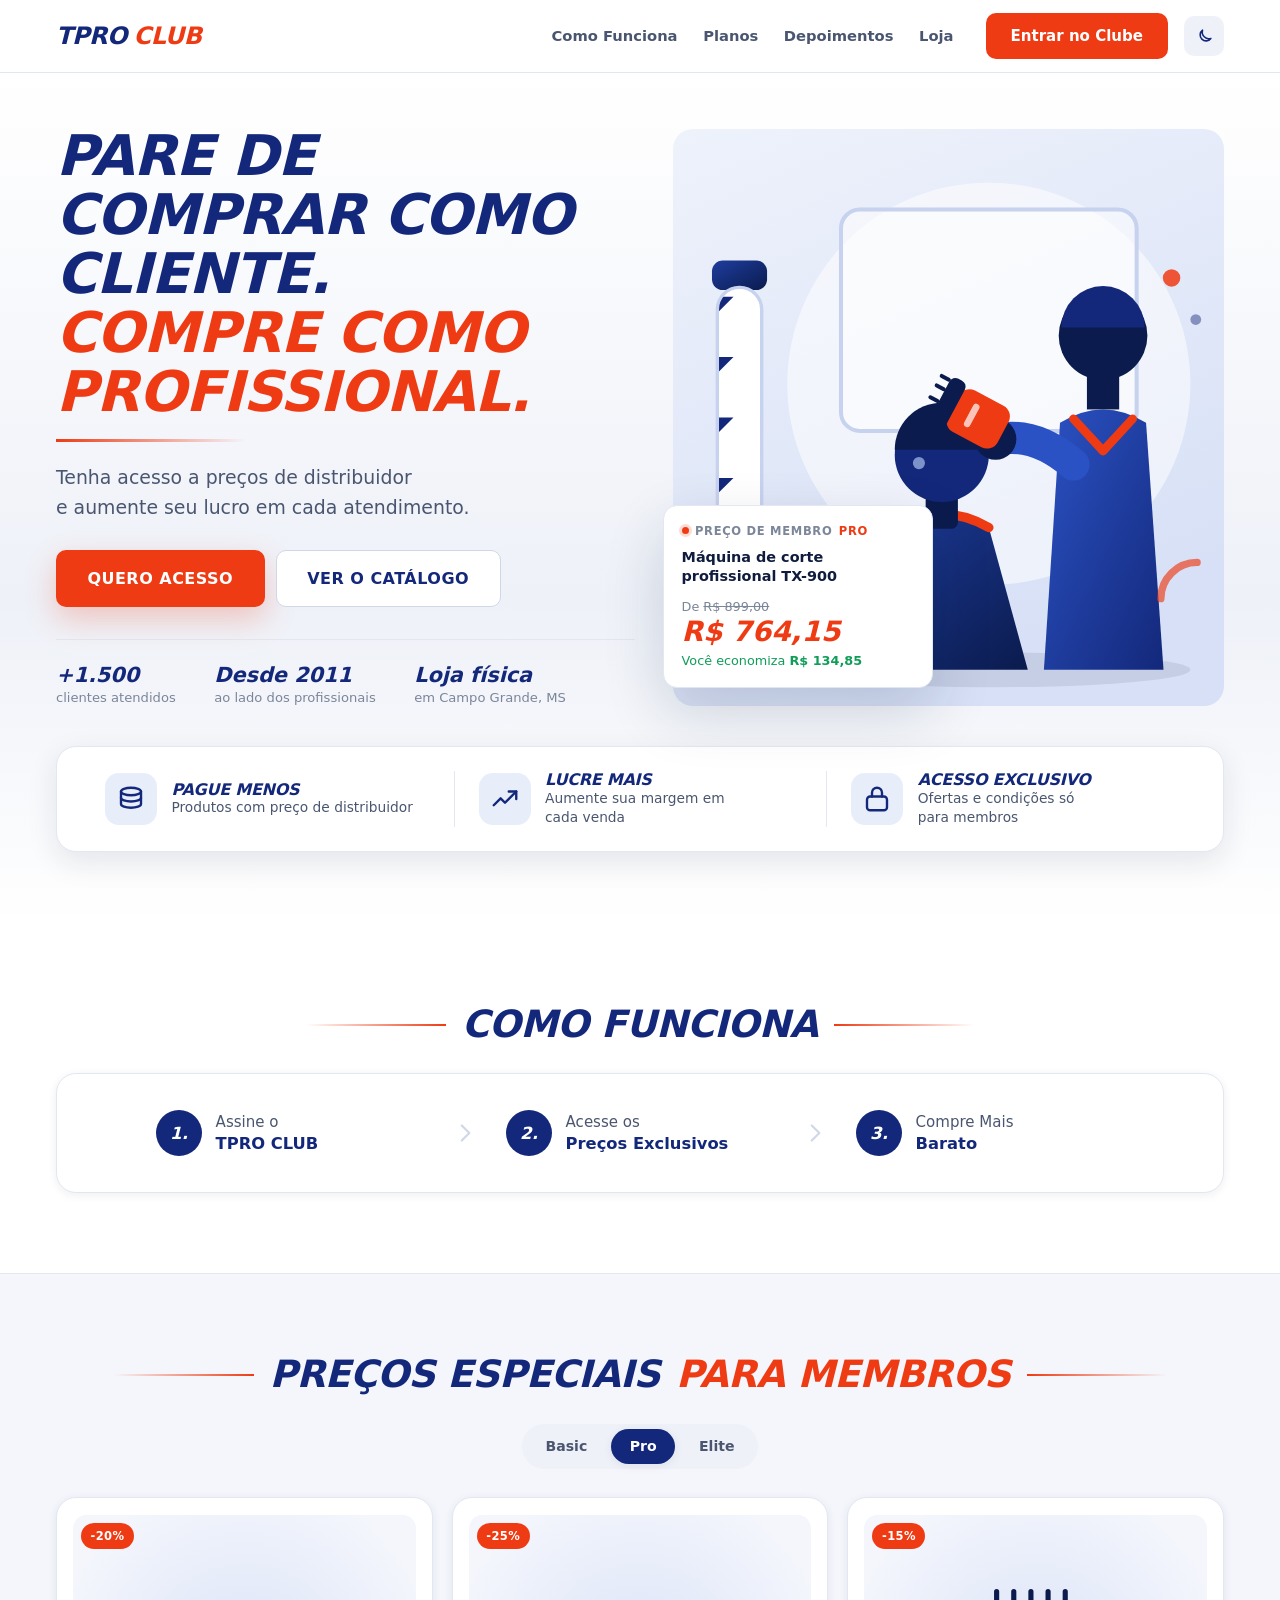
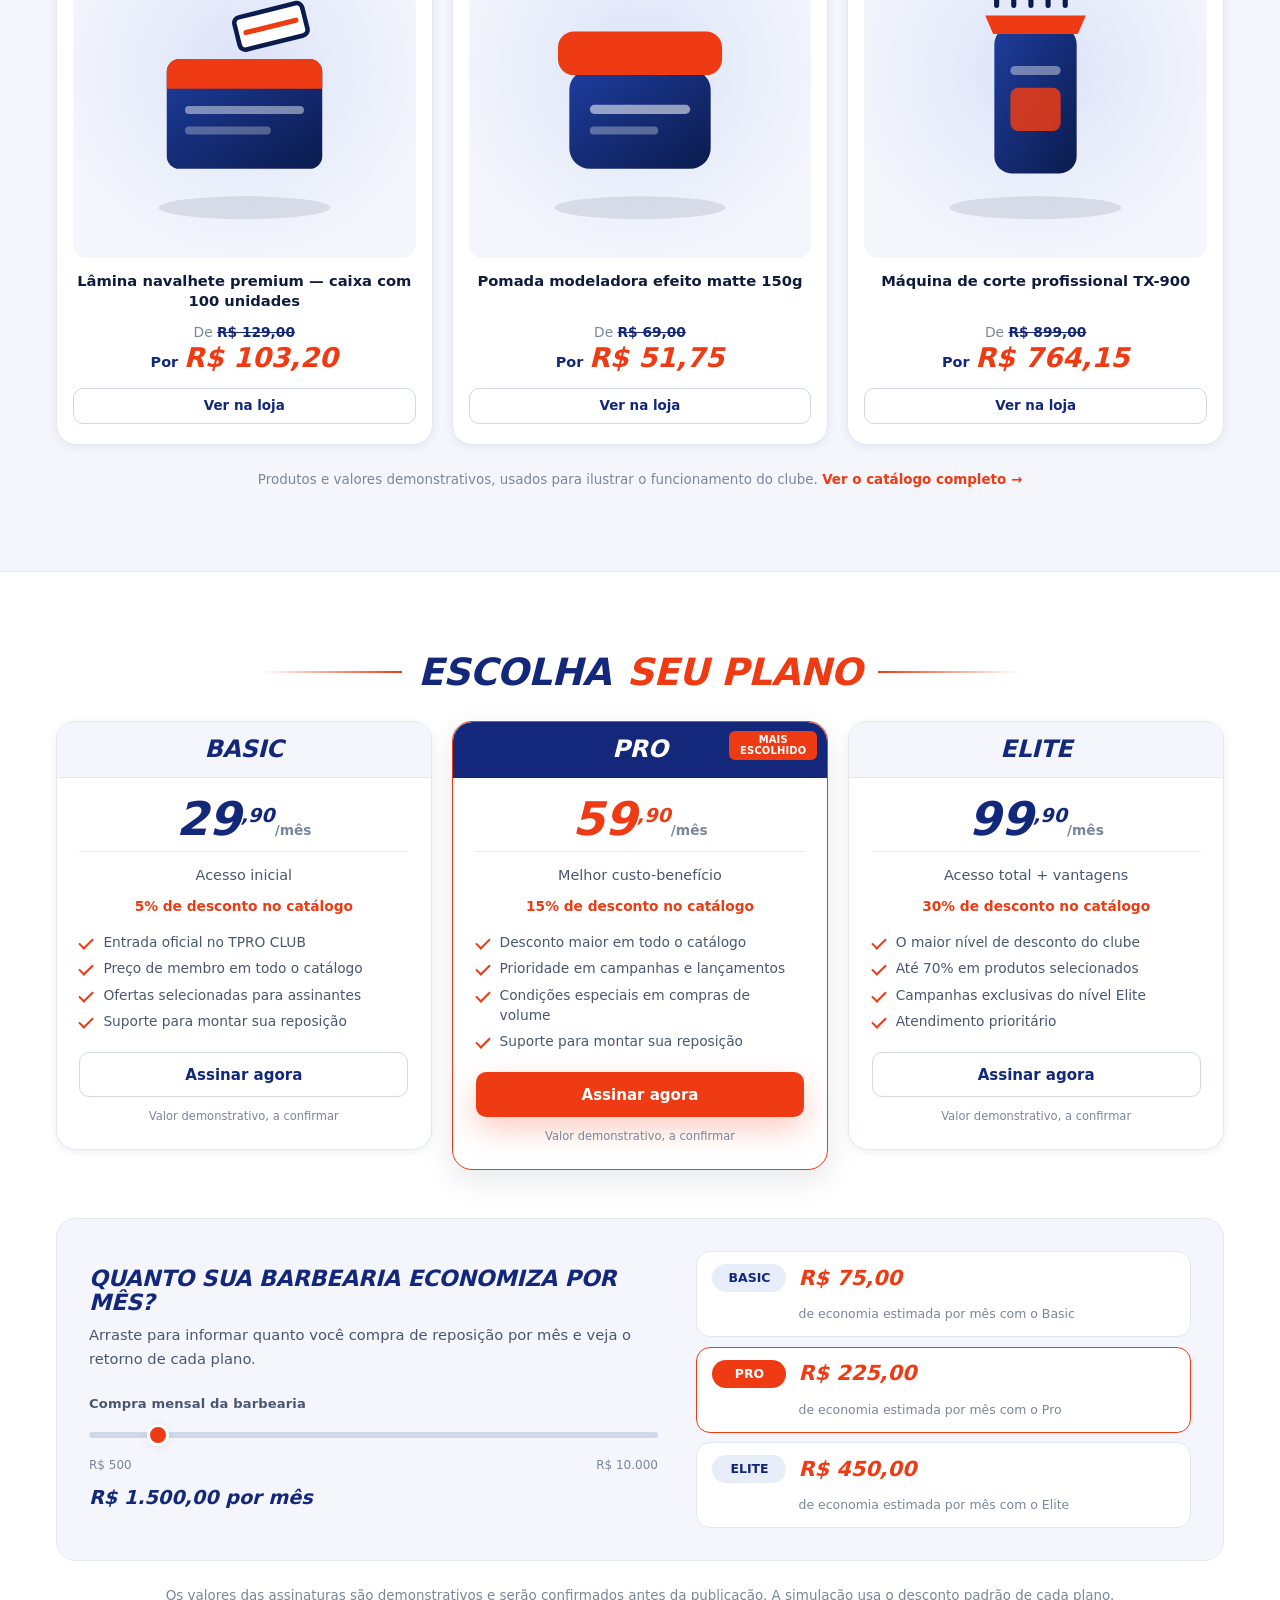
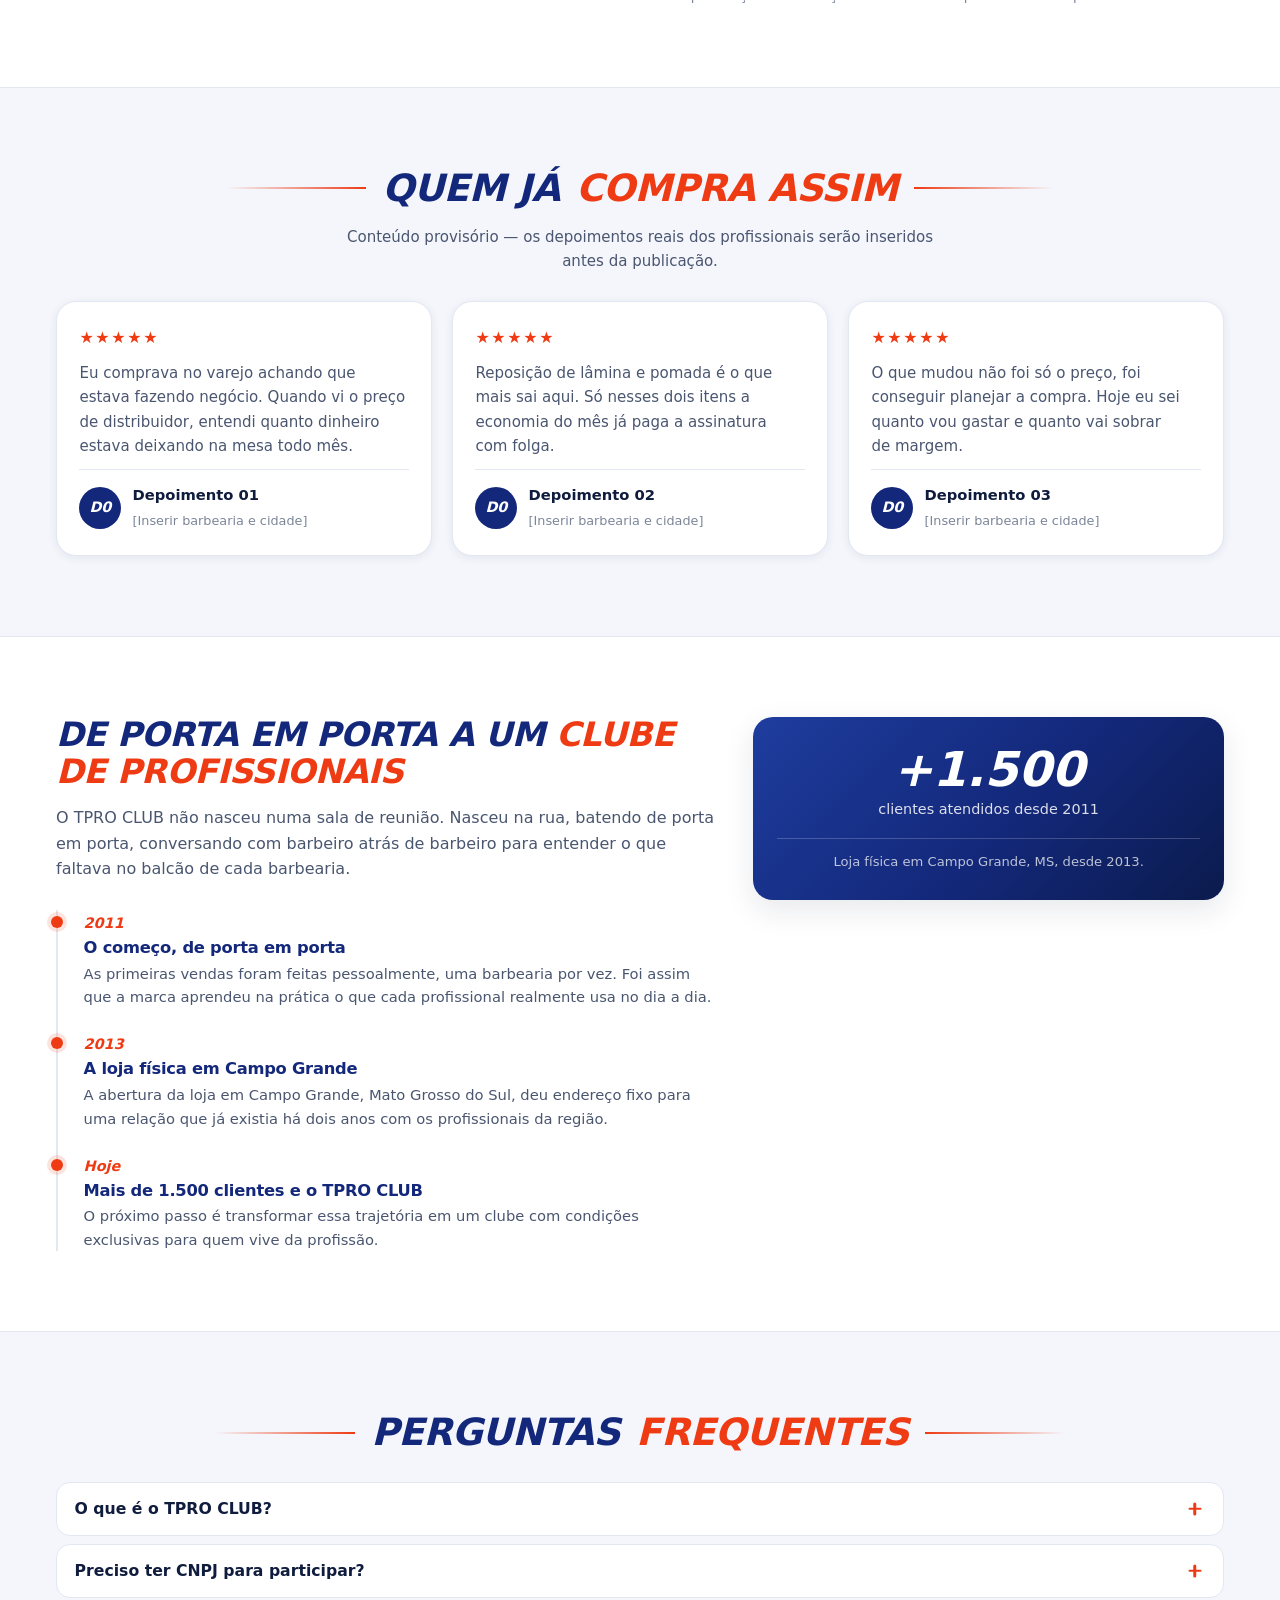
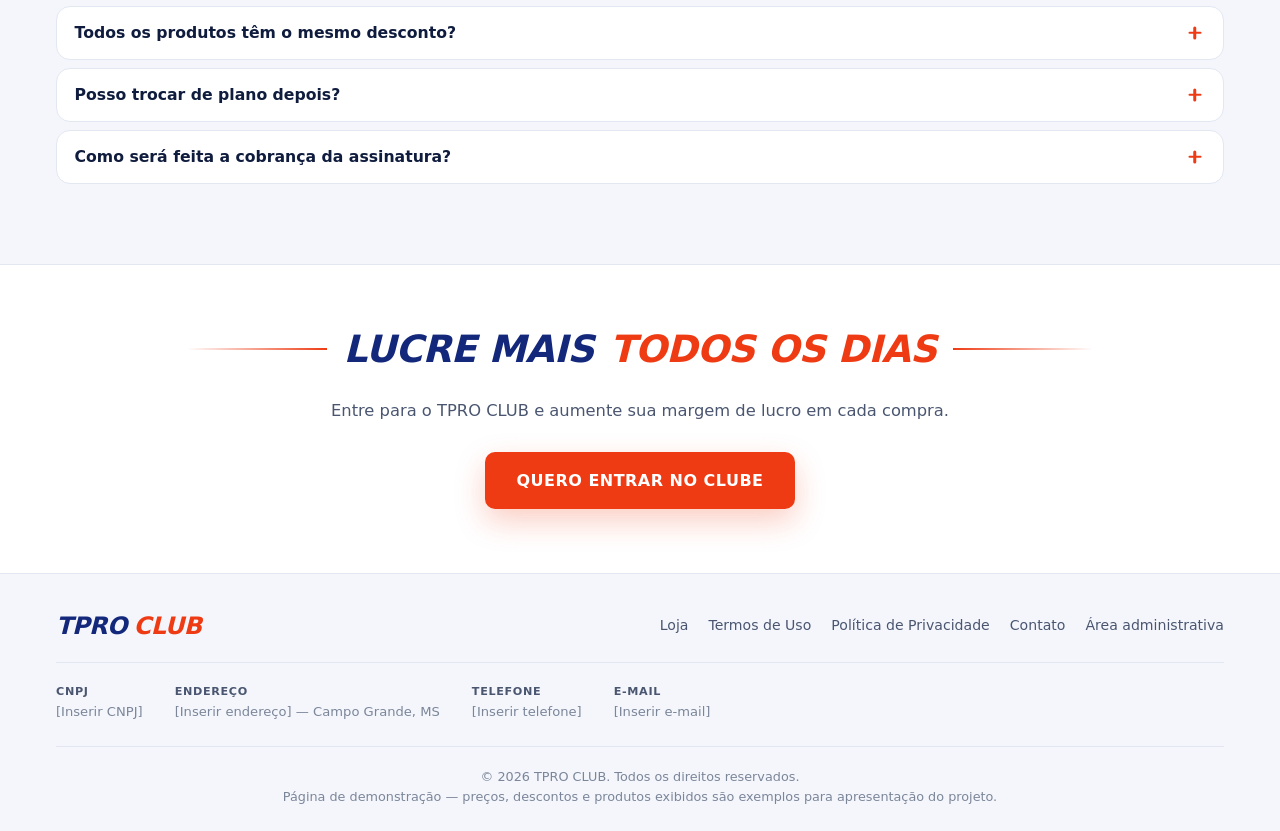
==== commit c1180193: "teste 2" ====
--- a/index.html
+++ b/index.html
@@ -24,6 +24,9 @@
 
   <link rel="stylesheet" href="theme.css">
   <link rel="stylesheet" href="home.css">
+
+  <!-- Sem defer de propósito: aplica o tema salvo antes do primeiro desenho -->
+  <script src="theme-toggle.js"></script>
   <script src="data.js"></script>
   <script src="home.js" defer></script>
 </head>
@@ -49,6 +52,18 @@
         </ul>
         <a class="tp-btn tp-btn--red home-nav__cta" href="#planos">Entrar no Clube</a>
       </nav>
+
+      <!-- Rótulo e estado deste botão são atualizados por theme-toggle.js -->
+      <button class="tp-theme-toggle" type="button" data-theme-toggle
+              aria-label="Mudar para o modo escuro" aria-pressed="false">
+        <svg class="tp-theme-toggle__moon" viewBox="0 0 24 24" width="19" height="19" fill="none" stroke="currentColor" stroke-width="2" stroke-linecap="round" stroke-linejoin="round" aria-hidden="true">
+          <path d="M20 14.5A8.5 8.5 0 0 1 9.5 4a7.5 7.5 0 1 0 10.5 10.5z"></path>
+        </svg>
+        <svg class="tp-theme-toggle__sun" viewBox="0 0 24 24" width="19" height="19" fill="none" stroke="currentColor" stroke-width="2" stroke-linecap="round" stroke-linejoin="round" aria-hidden="true">
+          <circle cx="12" cy="12" r="4.2"></circle>
+          <path d="M12 3v2m0 14v2M3 12h2m14 0h2M5.6 5.6l1.4 1.4m9.4 9.4l1.4 1.4m0-12.2l-1.4 1.4M7 15.6l-1.4 1.4"></path>
+        </svg>
+      </button>
 
       <button class="nav-toggle" type="button" id="nav-toggle" aria-expanded="false" aria-controls="home-nav" aria-label="Abrir menu">
         <span class="nav-toggle__bars" aria-hidden="true"></span>
--- a/theme.css
+++ b/theme.css
@@ -7,6 +7,7 @@
 
    Sumário
    01. Tokens (:root)
+   01b. Tema escuro (tokens invertidos)
    02. Reset e base
    03. Tipografia e utilitários
    04. Botões
@@ -14,7 +15,9 @@
    06. Selos, tags e avisos
    07. Cabeçalho e rodapé
    08. Modal e toast
-   09. Redução de movimento
+   09. Interruptor de tema
+   10. Ajustes de celular
+   11. Redução de movimento
    ========================================================================== */
 
 
@@ -32,11 +35,15 @@
   --tp-red-dark: #c42d0c;
   --tp-red-soft: #fdeee8;
 
-  /* Superfícies */
+  /* Superfícies
+     --tp-surface é o fundo de todo card, campo, modal e painel. É este token
+     que o tema escuro troca — por isso nenhum arquivo deve escrever #fff
+     direto num fundo de card. */
   --tp-bg: #ffffff;
   --tp-bg-soft: #f4f6fc;
   --tp-bg-mute: #eef1f8;
   --tp-surface: #ffffff;
+  --tp-header-bg: rgba(255, 255, 255, 0.96);
 
   /* Texto */
   --tp-text: #0f1c3d;
@@ -56,7 +63,7 @@
   /* Gradientes */
   --tp-gradient-blue: linear-gradient(135deg, #1e3d9e 0%, #13287a 55%, #0b1b4d 100%);
   --tp-gradient-red: linear-gradient(135deg, #ff5a2c 0%, #ee3b14 55%, #c42d0c 100%);
-  --tp-gradient-soft: linear-gradient(180deg, #ffffff 0%, #f4f6fc 100%);
+  --tp-gradient-soft: linear-gradient(180deg, var(--tp-bg) 0%, var(--tp-bg-soft) 100%);
 
   /* Sombras */
   --tp-shadow-xs: 0 1px 2px rgba(15, 28, 61, 0.06);
@@ -85,6 +92,110 @@
   --tp-ease: cubic-bezier(0.22, 0.61, 0.36, 1);
   --tp-t-fast: 150ms var(--tp-ease);
   --tp-t: 250ms var(--tp-ease);
+
+  /* Alterna qual ícone do botão de tema aparece, sem repetir seletor */
+  --tp-icon-sun: none;
+  --tp-icon-moon: block;
+
+  color-scheme: light;
+}
+
+
+/* ==========================================================================
+   01b. TEMA ESCURO
+
+   Só tokens são trocados — nenhum componente tem regra própria de tema.
+   O azul-marinho continua sendo a cor de estrutura, mas clareado, porque
+   #13287a sobre fundo escuro perde legibilidade. O laranja da marca
+   (--tp-red) não muda: é o ponto de contraste nos dois temas.
+
+   `data-theme` é escrito no <html> por theme-toggle.js:
+     data-theme="dark"  → escuro sempre
+     data-theme="light" → claro sempre
+     sem atributo       → segue o sistema (media query abaixo)
+   ========================================================================== */
+@media (prefers-color-scheme: dark) {
+  :root:not([data-theme="light"]) {
+    --tp-blue: #7f9bff;
+    --tp-blue-dark: #0d1730;
+    --tp-blue-mid: #98b0ff;
+    --tp-blue-soft: #1c2647;
+
+    --tp-bg: #0b1020;
+    --tp-bg-soft: #0f1527;
+    --tp-bg-mute: #1a2138;
+    --tp-surface: #141b2e;
+    --tp-header-bg: rgba(11, 16, 32, 0.94);
+
+    --tp-text: #e9edf8;
+    --tp-text-soft: #b3bdd4;
+    --tp-muted: #8391ae;
+
+    --tp-border: #26304a;
+    --tp-border-strong: #38445f;
+
+    --tp-red-soft: #37170f;
+    --tp-success: #35c07d;
+    --tp-success-soft: #10301f;
+    --tp-warning: #e5a13a;
+    --tp-warning-soft: #34260d;
+
+    --tp-shadow-xs: 0 1px 2px rgba(0, 0, 0, 0.4);
+    --tp-shadow-sm: 0 2px 10px rgba(0, 0, 0, 0.45);
+    --tp-shadow-md: 0 10px 30px rgba(0, 0, 0, 0.5);
+    --tp-shadow-lg: 0 24px 60px rgba(0, 0, 0, 0.6);
+    --tp-shadow-blue: 0 12px 30px rgba(0, 0, 0, 0.45);
+    --tp-shadow-red: 0 12px 30px rgba(238, 59, 20, 0.3);
+
+    --tp-gradient-blue: linear-gradient(135deg, #1b2b58 0%, #16224a 55%, #0d1730 100%);
+
+    --tp-icon-sun: block;
+    --tp-icon-moon: none;
+
+    color-scheme: dark;
+  }
+}
+
+/* Escolha explícita do usuário: vale mesmo contra a preferência do sistema.
+   Duplicado de propósito — CSS não tem como reaproveitar um bloco de tokens. */
+:root[data-theme="dark"] {
+  --tp-blue: #7f9bff;
+  --tp-blue-dark: #0d1730;
+  --tp-blue-mid: #98b0ff;
+  --tp-blue-soft: #1c2647;
+
+  --tp-bg: #0b1020;
+  --tp-bg-soft: #0f1527;
+  --tp-bg-mute: #1a2138;
+  --tp-surface: #141b2e;
+  --tp-header-bg: rgba(11, 16, 32, 0.94);
+
+  --tp-text: #e9edf8;
+  --tp-text-soft: #b3bdd4;
+  --tp-muted: #8391ae;
+
+  --tp-border: #26304a;
+  --tp-border-strong: #38445f;
+
+  --tp-red-soft: #37170f;
+  --tp-success: #35c07d;
+  --tp-success-soft: #10301f;
+  --tp-warning: #e5a13a;
+  --tp-warning-soft: #34260d;
+
+  --tp-shadow-xs: 0 1px 2px rgba(0, 0, 0, 0.4);
+  --tp-shadow-sm: 0 2px 10px rgba(0, 0, 0, 0.45);
+  --tp-shadow-md: 0 10px 30px rgba(0, 0, 0, 0.5);
+  --tp-shadow-lg: 0 24px 60px rgba(0, 0, 0, 0.6);
+  --tp-shadow-blue: 0 12px 30px rgba(0, 0, 0, 0.45);
+  --tp-shadow-red: 0 12px 30px rgba(238, 59, 20, 0.3);
+
+  --tp-gradient-blue: linear-gradient(135deg, #1b2b58 0%, #16224a 55%, #0d1730 100%);
+
+  --tp-icon-sun: block;
+  --tp-icon-moon: none;
+
+  color-scheme: dark;
 }
 
 
@@ -119,7 +230,12 @@
   -webkit-font-smoothing: antialiased;
 }
 
-body.is-locked {
+/* Trava a rolagem do fundo enquanto menu, filtros, carrinho ou modal estão
+   abertos. O <html> precisa entrar na regra: como ele tem `overflow-x: clip`,
+   o navegador não propaga mais o overflow do <body> para a janela, e só o
+   `body { overflow: hidden }` deixaria a página rolar atrás do painel. */
+body.is-locked,
+html:has(body.is-locked) {
   overflow: hidden;
 }
 
@@ -175,7 +291,7 @@
 }
 
 ::selection {
-  background: rgba(19, 40, 122, 0.15);
+  background: color-mix(in srgb, var(--tp-blue) 28%, transparent);
 }
 
 
@@ -376,7 +492,7 @@
 
 .tp-btn--outline {
   border-color: var(--tp-border-strong);
-  background: #fff;
+  background: var(--tp-surface);
   color: var(--tp-blue);
 }
 
@@ -387,7 +503,7 @@
 
 .tp-btn--outline-red {
   border-color: rgba(238, 59, 20, 0.4);
-  background: #fff;
+  background: var(--tp-surface);
   color: var(--tp-red);
 }
 
@@ -454,7 +570,7 @@
   width: 100%;
   min-height: 44px;
   padding: 0.55rem 0.8rem;
-  background: #fff;
+  background: var(--tp-surface);
   border: 1.5px solid var(--tp-border-strong);
   border-radius: var(--tp-radius-sm);
   color: var(--tp-text);
@@ -561,7 +677,7 @@
   left: 3px;
   width: 18px;
   height: 18px;
-  background: #fff;
+  background: #fff; /* botão do interruptor: branco nos dois temas, sobre trilho colorido */
   border-radius: 50%;
   box-shadow: var(--tp-shadow-xs);
   transition: transform var(--tp-t-fast);
@@ -639,7 +755,7 @@
 .tp-note--demo {
   background: var(--tp-warning-soft);
   border-left-color: var(--tp-warning);
-  color: #6d4407;
+  color: color-mix(in srgb, var(--tp-warning) 70%, var(--tp-text));
 }
 
 
@@ -650,7 +766,7 @@
   position: sticky;
   top: 0;
   z-index: 100;
-  background: rgba(255, 255, 255, 0.96);
+  background: var(--tp-header-bg);
   backdrop-filter: blur(10px);
   border-bottom: 1px solid var(--tp-border);
   transition: box-shadow var(--tp-t);
@@ -756,7 +872,7 @@
   max-height: min(90dvh, 900px);
   overflow-y: auto;
   padding: clamp(1.5rem, 1rem + 2vw, 2.25rem);
-  background: #fff;
+  background: var(--tp-surface);
   border-radius: var(--tp-radius-lg);
   box-shadow: var(--tp-shadow-lg);
   animation: tp-pop 220ms var(--tp-ease);
@@ -836,7 +952,7 @@
   align-items: flex-start;
   gap: 0.6rem;
   padding: 0.8rem 1rem;
-  background: #fff;
+  background: var(--tp-surface);
   border: 1px solid var(--tp-border);
   border-left: 4px solid var(--tp-blue);
   border-radius: var(--tp-radius-sm);
@@ -874,7 +990,161 @@
 
 
 /* ==========================================================================
-   09. REDUÇÃO DE MOVIMENTO
+   09. INTERRUPTOR DE TEMA
+   Botão presente no cabeçalho das três páginas. Os dois ícones ficam no HTML
+   e o CSS mostra apenas o do tema oposto (o destino do clique), usando os
+   tokens --tp-icon-sun / --tp-icon-moon definidos junto com as cores.
+   ========================================================================== */
+.tp-theme-toggle {
+  display: grid;
+  place-items: center;
+  width: 40px;
+  height: 40px;
+  flex-shrink: 0;
+  border-radius: var(--tp-radius-sm);
+  color: var(--tp-blue);
+  background: var(--tp-bg-mute);
+  transition: background-color var(--tp-t-fast), color var(--tp-t-fast);
+}
+
+.tp-theme-toggle:hover {
+  background: var(--tp-blue-soft);
+}
+
+.tp-theme-toggle__sun {
+  display: var(--tp-icon-sun);
+}
+
+.tp-theme-toggle__moon {
+  display: var(--tp-icon-moon);
+}
+
+/* Sobre fundo azul (barra lateral do painel) o botão inverte o contraste */
+.tp-theme-toggle--on-blue {
+  color: rgba(255, 255, 255, 0.85);
+  background: rgba(255, 255, 255, 0.12);
+}
+
+.tp-theme-toggle--on-blue:hover {
+  color: #fff;
+  background: rgba(255, 255, 255, 0.2);
+}
+
+
+/* ==========================================================================
+   10. AJUSTES DE CELULAR
+
+   Correções que valem para as três páginas. Os ajustes de layout de cada
+   página continuam no CSS dela — aqui ficam só os problemas de base.
+   ========================================================================== */
+
+/* Nome de produto comprido ou URL colada num campo não pode empurrar o
+   layout para fora da tela. */
+body {
+  overflow-wrap: break-word;
+}
+
+/* Painéis deslizantes (menu, filtros, carrinho) precisam rolar sozinhos:
+   em tela baixa o conteúdo passa da altura da janela e ficava inacessível. */
+.home-nav,
+.filters,
+.side,
+.drawer__panel {
+  overscroll-behavior: contain;
+}
+
+@media (max-width: 900px) {
+  .home-nav,
+  .filters,
+  .side {
+    overflow-y: auto;
+    -webkit-overflow-scrolling: touch;
+  }
+}
+
+/* Painel fechado fica estacionado fora da tela com translateX. Sendo
+   `position: fixed`, o clip do <body> não o alcança: ele esticava a área de
+   rolagem e o navegador do celular passava a calcular a "tela" pela largura
+   do conteúdo, não pela do aparelho — o modal de termos, por exemplo, era
+   posicionado fora do visor e ficava inalcançável.
+
+   Vale só até 960px, faixa em que esses painéis existem: no desktop o <html>
+   fica intocado. `overflow-y: auto` é obrigatório junto do clip — com um eixo
+   em `clip` e o outro em `visible`, o `visible` viraria `hidden` e a página
+   pararia de rolar. */
+@media (max-width: 960px) {
+  html {
+    overflow-x: clip;
+    overflow-y: auto;
+  }
+}
+
+@media (max-width: 640px) {
+  :root {
+    --tp-header-h: 60px;
+  }
+
+  /* O Safari do iPhone dá zoom automático em campo com fonte abaixo de 16px.
+     Fixar 16px aqui evita a página "saltar" ao tocar num input. */
+  .tp-input,
+  .tp-select,
+  .tp-textarea {
+    font-size: 16px;
+  }
+
+  /* Modal vira folha colada na base da tela: mais área útil e o polegar
+     alcança os botões. */
+  .tp-modal {
+    padding: 0;
+    place-items: end stretch;
+  }
+
+  .tp-modal__dialog {
+    width: 100%;
+    max-height: 92dvh;
+    padding: 1.25rem 1rem 1.5rem;
+    border-radius: var(--tp-radius-lg) var(--tp-radius-lg) 0 0;
+  }
+
+  .tp-modal__actions .tp-btn {
+    flex: 1;
+  }
+
+  /* Avisos flutuantes ocupam a largura da tela em vez de um cartão estreito */
+  .tp-toasts {
+    right: 0.5rem;
+    left: 0.5rem;
+    bottom: 0.5rem;
+    width: auto;
+  }
+
+  .tp-footer__inner {
+    justify-content: flex-start;
+  }
+}
+
+/* Em tela muito estreita o par de botões lado a lado quebra a linha */
+@media (max-width: 400px) {
+  .tp-btn--lg {
+    width: 100%;
+  }
+
+  .tp-logo {
+    font-size: 1.3rem;
+  }
+}
+
+/* No toque não existe hover: o "levantar" do botão fica preso depois do
+   clique e parece um estado travado. */
+@media (hover: none) {
+  .tp-btn:hover:not(:disabled) {
+    transform: none;
+  }
+}
+
+
+/* ==========================================================================
+   11. REDUÇÃO DE MOVIMENTO
    ========================================================================== */
 @media (prefers-reduced-motion: reduce) {
   html {
--- a/home.css
+++ b/home.css
@@ -113,7 +113,7 @@
   position: relative;
   padding-top: clamp(1.5rem, 1rem + 3vw, 3.5rem);
   padding-bottom: clamp(3rem, 2rem + 4vw, 4.5rem);
-  background: linear-gradient(180deg, #ffffff 0%, #eef2fb 62%, #ffffff 100%);
+  background: linear-gradient(180deg, var(--tp-bg) 0%, var(--tp-bg-mute) 62%, var(--tp-bg) 100%);
   overflow: hidden;
 }
 
@@ -209,7 +209,7 @@
   bottom: 18px;
   width: min(270px, 78%);
   padding: 1rem 1.1rem;
-  background: #fff;
+  background: var(--tp-surface);
   border: 1px solid var(--tp-border);
   border-radius: var(--tp-radius-md);
   box-shadow: var(--tp-shadow-lg);
@@ -282,7 +282,7 @@
   gap: 0;
   margin-top: clamp(1.5rem, 3vw, 2.75rem);
   padding: clamp(1rem, 2vw, 1.5rem);
-  background: #fff;
+  background: var(--tp-surface);
   border: 1px solid var(--tp-border);
   border-radius: var(--tp-radius-lg);
   box-shadow: var(--tp-shadow-md);
@@ -371,7 +371,7 @@
   justify-content: center;
   gap: 0.75rem;
   padding: clamp(1rem, 2vw, 1.5rem);
-  background: #fff;
+  background: var(--tp-surface);
   border: 1px solid var(--tp-border);
   border-radius: var(--tp-radius-lg);
   box-shadow: var(--tp-shadow-sm);
@@ -465,7 +465,7 @@
   flex-direction: column;
   align-items: center;
   padding: 1.1rem 1rem 1.25rem;
-  background: #fff;
+  background: var(--tp-surface);
   border: 1px solid var(--tp-border);
   border-radius: var(--tp-radius-lg);
   box-shadow: var(--tp-shadow-sm);
@@ -554,7 +554,7 @@
   display: flex;
   flex-direction: column;
   padding: 1.5rem 1.4rem;
-  background: #fff;
+  background: var(--tp-surface);
   border: 1.5px solid var(--tp-border);
   border-radius: var(--tp-radius-lg);
   box-shadow: var(--tp-shadow-sm);
@@ -800,7 +800,7 @@
   align-items: center;
   gap: 0.75rem;
   padding: 0.75rem 0.95rem;
-  background: #fff;
+  background: var(--tp-surface);
   border: 1px solid var(--tp-border);
   border-radius: var(--tp-radius-md);
 }
@@ -856,7 +856,7 @@
   flex-direction: column;
   gap: 0.7rem;
   padding: 1.4rem;
-  background: #fff;
+  background: var(--tp-surface);
   border: 1px solid var(--tp-border);
   border-radius: var(--tp-radius-lg);
   box-shadow: var(--tp-shadow-sm);
@@ -1022,7 +1022,7 @@
 }
 
 .accordion__item {
-  background: #fff;
+  background: var(--tp-surface);
   border: 1px solid var(--tp-border);
   border-radius: var(--tp-radius-md);
   overflow: hidden;
@@ -1176,6 +1176,11 @@
   .nav-toggle {
     display: grid;
     place-items: center;
+    margin-left: 0; /* quem empurra o par de botões para a direita é o tema */
+  }
+
+  .home-header__inner .tp-theme-toggle {
+    margin-left: auto;
   }
 
   .home-nav {
@@ -1190,7 +1195,7 @@
     width: min(300px, 84vw);
     height: 100dvh;
     padding: calc(var(--tp-header-h) + 1rem) 1.25rem 1.5rem;
-    background: #fff;
+    background: var(--tp-surface);
     box-shadow: var(--tp-shadow-lg);
     transform: translateX(102%);
     transition: transform var(--tp-t);
